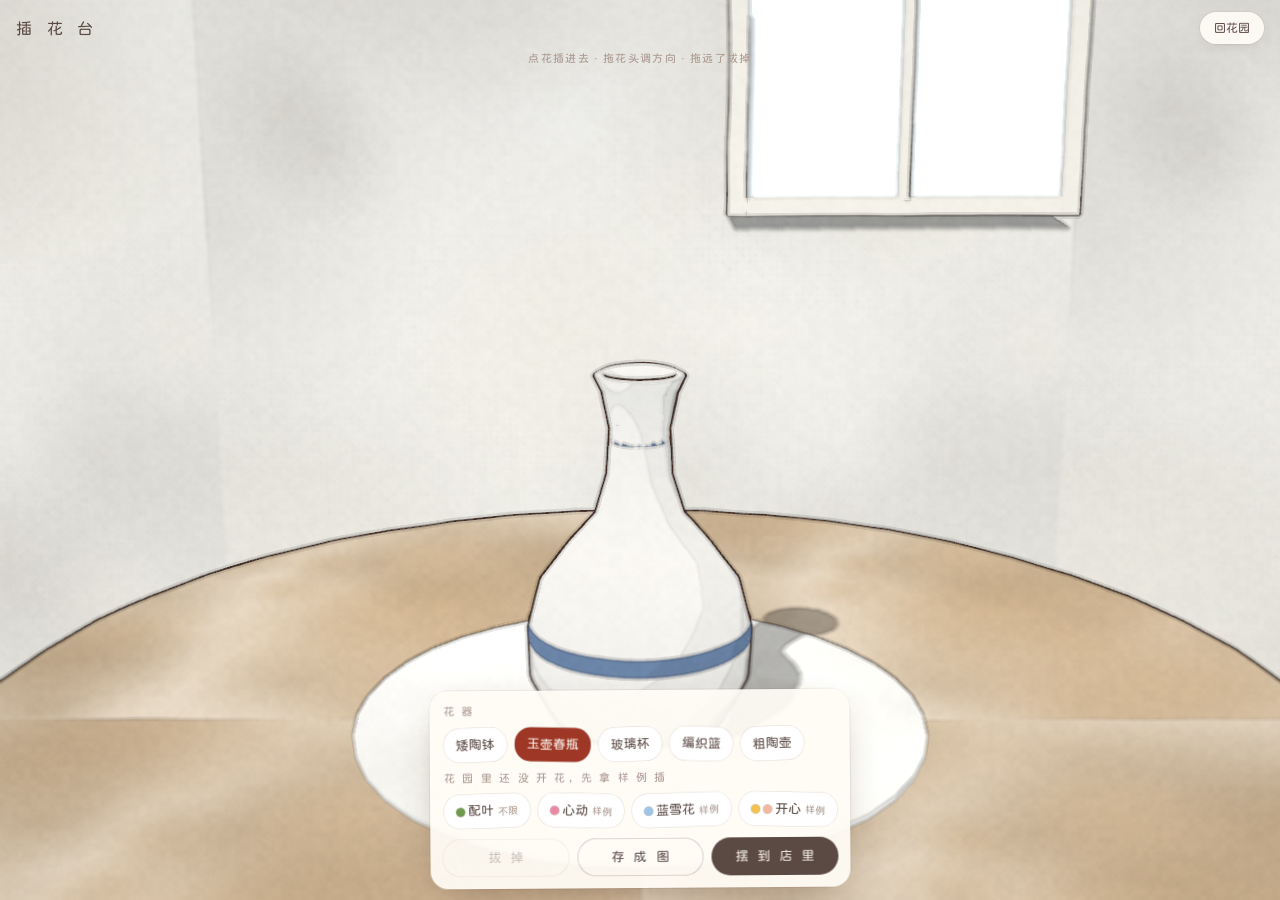
==== ikebana.html @ 2a11200f "日记花园：独立静态版，可部署到 GitHub Pages Co-Authored-By: Claude Opus 5.5 <noreply@anthropic.com>" ====
<!doctype html>
<html lang="zh"><head><meta charset="utf-8"><link rel="icon" href="data:,">
<meta name="viewport" content="width=device-width,initial-scale=1,maximum-scale=1,viewport-fit=cover">
<meta name="theme-color" content="#f6efe3">
<title>插花台</title>
<link rel="stylesheet" href="./fonts/maoken/result.css">
<script type="importmap">{"imports":{"three":"./vendor/three@0.170.0/build/three.module.min.js","three/addons/":"./vendor/three@0.170.0/examples/jsm/"}}</script>
<style>
/* 插花台：从花园剪花去插，换花器；画法跟花园同一套 */
:root{--paper:#f6efe3;--ink:#5b4a44;--soft:#a8968c;--brick:#9f3726;--card:rgba(255,252,246,.92)}
*{box-sizing:border-box;margin:0;-webkit-tap-highlight-color:transparent}
body,html{height:100%;background:#fbfaf6;overflow:hidden}
body{color:var(--ink);font:13px/1.7 "MaoKenTangYuan (beta)",-apple-system,"PingFang SC",sans-serif;-webkit-user-select:none;user-select:none}
button{font:inherit;color:inherit;border:0;background:0 0;cursor:pointer}
#cv{position:fixed;inset:0;width:100%;height:100%;display:block;touch-action:none}
.top{position:fixed;left:0;right:0;top:0;z-index:5;display:flex;align-items:center;gap:8px;padding:calc(env(safe-area-inset-top) + 12px) 16px 8px;pointer-events:none}
.top h1{font-size:16px;font-weight:400;letter-spacing:.3em;flex:1}
.top a{pointer-events:auto;padding:6px 14px;border-radius:20px;background:var(--card);font-size:12px;color:var(--ink);text-decoration:none;box-shadow:0 4px 14px -8px rgba(80,50,40,.35),0 0 0 .5px rgba(90,60,50,.12)}
.hint{position:fixed;left:0;right:0;top:calc(env(safe-area-inset-top) + 50px);text-align:center;font-size:11px;letter-spacing:.12em;color:var(--soft);z-index:4;pointer-events:none}
.panel{position:fixed;left:50%;bottom:calc(env(safe-area-inset-bottom) + 12px);transform:translateX(-50%) rotate(-.4deg);z-index:6;width:calc(100% - 24px);max-width:420px;background:var(--card);border-radius:18px;padding:10px 12px 12px;box-shadow:0 14px 40px -16px rgba(80,50,40,.45),0 0 0 .5px rgba(90,60,50,.15)}
.panel h3{font-size:11px;font-weight:400;letter-spacing:.2em;color:var(--soft);margin:2px 2px 4px}
.chips{display:flex;gap:8px;overflow-x:auto;padding:2px 2px 6px;scrollbar-width:none}
.chips::-webkit-scrollbar{display:none}
.chips button{flex:0 0 auto;padding:6px 12px;border-radius:16px;background:#fff;font-size:13px;box-shadow:0 0 0 .5px rgba(90,60,50,.18);white-space:nowrap}
.chips button:nth-child(odd){transform:rotate(-1.5deg)}
.chips button:nth-child(2n){transform:rotate(1.5deg)}
.chips button.on{background:var(--brick);color:#fbf7ef}
.chips button.used{opacity:.35}
.chips button i{display:inline-block;width:9px;height:9px;border-radius:50%;margin-right:3px;vertical-align:-1px;box-shadow:0 0 0 .5px rgba(90,60,50,.25)}
.chips button small{font-size:10px;color:var(--soft);margin-left:4px}
.chips button.on small{color:#f3e2d8}
.row{display:flex;gap:8px;margin-top:4px}
.go{flex:1;padding:8px 0;border-radius:20px;background:var(--ink);color:var(--paper);font-size:13px;letter-spacing:.2em;text-indent:.2em;transition:opacity .2s}
.go.ghost{background:none;color:var(--ink);box-shadow:inset 0 0 0 .5px rgba(90,60,50,.4)}
.go:disabled{opacity:.3}
.toast{position:fixed;left:50%;top:42%;transform:translate(-50%,-50%);z-index:9;background:var(--ink);color:var(--paper);padding:8px 18px;border-radius:16px;font-size:13px;letter-spacing:.1em;opacity:0;transition:opacity .3s;pointer-events:none}
.toast.on{opacity:.92}
</style></head><body>
<canvas id="cv"></canvas>
<div class="top"><h1>插 花 台</h1><a href="./?home">回花园</a></div>
<p class="hint" id="hint">点花插进去 · 拖花头调方向 · 拖远了拔掉</p>
<div class="panel">
  <h3>花 器</h3><div class="chips" id="vases"></div>
  <h3 id="flTitle">从 花 园 剪 的（最 多 七 枝）</h3><div class="chips" id="flowers"></div>
  <div class="row"><button class="go ghost" id="pull" disabled>拔 掉</button><button class="go ghost" id="png">存 成 图</button><button class="go" id="save">摆 到 店 里</button></div>
</div>
<div class="toast" id="toast"></div>
<script type="module" src="./ikebana.js"></script>
</body></html>
---- fonts/maoken/result.css ----
/* Generated By cn-font-split@7.6.6 https://www.npmjs.com/package/cn-font-split
CreateTime: 2025-08-17T03:35:36.128659830+00:00;
Macintosh en CopyrightNotice [Kosugi Maru]
Copyright© 2010 MOTOYA CO.,LTD.

[Varela Round]
Copyright© 2011-2016 The Varela Round Project Authors (https://github.com/alefalefalef/Varela-Round-Hebrew/), with Reserved Font Names 'Varela' and 'Varela Round'.

[jf open huninn]
Copyright© 2020 The jf open huninn font is redistributed by justfont CO.,LTD, with Reserved Font Names 'open huninn' and 'huninn' under SIL Open Font License. The Hanzi part of this project was derived from Kosugi Maru under Apache-2.0 (https://www.apache.org/licenses/LICENSE-2.0).

[MaoKen TangYuan]
Copyright© 2020 Maoken, NFSL2001. The MaoKen TangYuan font is redistributed by maoken.com, with Reserved Font Names 'TangYuan' and 'Tang Yuan' under SIL Open Font License.
Macintosh en FontFamilyName MaoKenTangYuan (beta)
Macintosh en FontSubfamilyName Regular
Macintosh en UniqueFontID 0.12beta;MAOK;MaoKenTangYuan-beta0.12;20210702
Macintosh en FullFontName MaoKenTangYuan-beta
Macintosh en VersionString Version 0.13beta;20210702 
Macintosh en PostScriptFontName MaoKenTangYuan-beta
Macintosh en ManufacturerName Maoken&NFSL2001
Macintosh en DesignerURL http://www.maoken.com
Macintosh en LicenseDescription This Font Software is licensed under the SIL Open Font License,Version 1.1.This Font Software is distributed on an "AS IS",WITHOUT WARRANTIES OR CONDITIONS OF ANY KIND,either express or implied.See the SIL Open Font License for the specific languages,permissions and limitations governing your use of this Font Software.
Macintosh en LicenseURL http://scripts.sil.org/OFL
Windows en CopyrightNotice [Kosugi Maru]
Copyright© 2010 MOTOYA CO.,LTD.

[Varela Round]
Copyright© 2011-2016 The Varela Round Project Authors (https://github.com/alefalefalef/Varela-Round-Hebrew/), with Reserved Font Names 'Varela' and 'Varela Round'.

[jf open huninn]
Copyright© 2020 The jf open huninn font is redistributed by justfont CO.,LTD, with Reserved Font Names 'open huninn' and 'huninn' under SIL Open Font License. The Hanzi part of this project was derived from Kosugi Maru under Apache-2.0 (https://www.apache.org/licenses/LICENSE-2.0).

[MaoKen TangYuan]
Copyright© 2020 Maoken, NFSL2001. The MaoKen TangYuan font is redistributed by maoken.com, with Reserved Font Names 'TangYuan' and 'Tang Yuan' under SIL Open Font License.
Windows en FontFamilyName MaoKenTangYuan (beta)
Windows en FontSubfamilyName Regular
Windows en UniqueFontID 0.12beta;MAOK;MaoKenTangYuan-beta0.12;20210702
Windows en FullFontName MaoKenTangYuan-beta
Windows en VersionString Version 0.13beta;20210702 
Windows en PostScriptFontName MaoKenTangYuan-beta
Windows en ManufacturerName Maoken&NFSL2001
Windows en DesignerURL http://www.maoken.com
Windows en LicenseDescription This Font Software is licensed under the SIL Open Font License,Version 1.1.This Font Software is distributed on an "AS IS",WITHOUT WARRANTIES OR CONDITIONS OF ANY KIND,either express or implied.See the SIL Open Font License for the specific languages,permissions and limitations governing your use of this Font Software.
Windows en LicenseURL http://scripts.sil.org/OFL
Windows zh FontFamilyName 猫啃网糖圆体 (测试版)
Windows zh FontSubfamilyName Regular
Windows zh FullFontName 猫啃网糖圆体-测试版
Windows zh VersionString 版本 0.12测试版；20210702
Windows zh ManufacturerName 猫啃网&夜煞之乐2001
Windows zh DesignerURL http://www.maoken.com
Windows zh LicenseDescription This Font Software is licensed under the SIL Open Font License,Version 1.1.This Font Software is distributed on an "AS IS",WITHOUT WARRANTIES OR CONDITIONS OF ANY KIND,either express or implied.See the SIL Open Font License for the specific languages,permissions and limitations governing your use of this Font Software.
Windows zh LicenseURL http://scripts.sil.org/OFL
 */

@font-face{font-family:"MaoKenTangYuan (beta)";src:local("MaoKenTangYuan (beta)"),url("./70c6cc174fb1d9281d06ab11a288c249.woff2")format("woff2");font-style:normal;font-display:swap;font-weight:400;unicode-range:U+3117-3129,U+5570,U+77AD,U+FE10-FE19,U+FE30-FE40,U+FE47-FE48,U+FE4B-FE4C,U+FE52,U+1F431,U+1F63A,U+1F63C;}@font-face{font-family:"MaoKenTangYuan (beta)";src:local("MaoKenTangYuan (beta)"),url("./d8e08ba13333025b78d5ff77c2c5dde1.woff2")format("woff2");font-style:normal;font-display:swap;font-weight:400;unicode-range:U+252E-254B,U+25A0-25A1,U+25B2-25B3,U+25C6-25C7,U+25CB,U+25CE,U+2605-2606,U+2640,U+2642,U+3000,U+3003,U+3005,U+3007,U+3013,U+3105-3116;}@font-face{font-family:"MaoKenTangYuan (beta)";src:local("MaoKenTangYuan (beta)"),url("./c2797cf47881d0f23c8748ed7091acd8.woff2")format("woff2");font-style:normal;font-display:swap;font-weight:400;unicode-range:U+22A5,U+2312,U+2460-2469,U+2501-252D;}@font-face{font-family:"MaoKenTangYuan (beta)";src:local("MaoKenTangYuan (beta)"),url("./bdf981547435374e2af60ff0a7601d50.woff2")format("woff2");font-style:normal;font-display:swap;font-weight:400;unicode-range:U+2010,U+2015,U+2025,U+2030,U+2032-2033,U+203B,U+2103,U+2116,U+2160-2169,U+2190-2193,U+2208,U+220F,U+2211,U+221A,U+221D-221E,U+2220,U+2225,U+2227-222B,U+222E,U+2234-2235,U+223D,U+2248,U+2260-2261,U+2264-2265;}@font-face{font-family:"MaoKenTangYuan (beta)";src:local("MaoKenTangYuan (beta)"),url("./2edfe6880aa68d83a035bd8fe3270a81.woff2")format("woff2");font-style:normal;font-display:swap;font-weight:400;unicode-range:U+FF4F-FF5A,U+FFE0-FFE1,U+FFE3,U+FFE5;}@font-face{font-family:"MaoKenTangYuan (beta)";src:local("MaoKenTangYuan (beta)"),url("./ca72f8c6572dbedd5a8bac2612babf15.woff2")format("woff2");font-style:normal;font-display:swap;font-weight:400;unicode-range:U+FF02-FF07,U+FF0A-FF0B,U+FF10-FF19,U+FF1C-FF1E,U+FF20-FF3A,U+FF3C,U+FF3E,U+FF40-FF4E;}@font-face{font-family:"MaoKenTangYuan (beta)";src:local("MaoKenTangYuan (beta)"),url("./3c6e71e9d8b3dd51a6c139ea4d2ff38b.woff2")format("woff2");font-style:normal;font-display:swap;font-weight:400;unicode-range:U+30F5-30F6;}@font-face{font-family:"MaoKenTangYuan (beta)";src:local("MaoKenTangYuan (beta)"),url("./68a5662bc500a939fb1eec5ae2c4da32.woff2")format("woff2");font-style:normal;font-display:swap;font-weight:400;unicode-range:U+30B4-30F4;}@font-face{font-family:"MaoKenTangYuan (beta)";src:local("MaoKenTangYuan (beta)"),url("./8a5c8d9fcf2928ffb0387f5346fd7c99.woff2")format("woff2");font-style:normal;font-display:swap;font-weight:400;unicode-range:U+306E-3093,U+30A1-30B3;}@font-face{font-family:"MaoKenTangYuan (beta)";src:local("MaoKenTangYuan (beta)"),url("./fe9c922d810ab47af01f65300dbe531f.woff2")format("woff2");font-style:normal;font-display:swap;font-weight:400;unicode-range:U+3041-306D;}@font-face{font-family:"MaoKenTangYuan (beta)";src:local("MaoKenTangYuan (beta)"),url("./f0f0639d7ecfc705261e1ca0e2704333.woff2")format("woff2");font-style:normal;font-display:swap;font-weight:400;unicode-range:U+4E2C,U+4E3F,U+4EC2,U+502E,U+5107,U+5155,U+5216,U+522D,U+5281,U+5293,U+5369,U+53B6,U+54DC,U+54F3,U+5523,U+553C,U+5588,U+55B5,U+570A,U+5776,U+5786,U+5819,U+58BC,U+5ADC,U+5B32,U+5B65,U+5C66,U+5C88,U+5C8D,U+5E3B,U+5F2A,U+5F50,U+5F61,U+5FEE,U+6067,U+614A,U+615D,U+61D4,U+620B,U+62F6,U+6343,U+63AD,U+63BE,U+6420,U+6434,U+6484,U+6499,U+652E,U+67D9,U+67DD,U+6833,U+684A,U+6920,U+6957,U+6A8E,U+6A91,U+6AA0,U+6B43,U+6BEA,U+6BF5,U+6C15,U+6CD0,U+6D5E,U+6EE0,U+6F24,U+6F2D,U+6F46,U+717A,U+71E0,U+721D,U+728B,U+72C1,U+72C3,U+72E8,U+730A,U+7338,U+734D,U+73E7,U+746D,U+752F,U+754E,U+75B0,U+7603,U+770D,U+7722,U+778D,U+77A2,U+77E7,U+7809,U+7811,U+7857,U+786D,U+78C9,U+78F2,U+791E,U+7946,U+7967,U+799A,U+7B45,U+7B58,U+7B9D,U+7BA2,U+7CD7,U+7F32,U+8014,U+8022,U+8028-8029,U+804D,U+8080,U+80C2,U+80D9,U+80E9,U+80EC,U+810E,U+8159,U+817D,U+81A3,U+81AA,U+8201,U+82B0,U+82E0,U+833C,U+836E,U+83B0,U+83E5,U+8459,U+8488,U+848E,U+84CD,U+84D0,U+84F0,U+8539,U+857A,U+85B7,U+871E,U+8723,U+8729,U+8753,U+877E,U+878B,U+8793,U+87D3,U+8803,U+88D2,U+8966,U+89DC,U+89EB,U+8B26,U+8BF6,U+8C2E,U+8C8A,U+8C98,U+8D33,U+8D47,U+8D55,U+8DBC,U+8E2C,U+8E9C,U+8E9E,U+8ECE,U+8F79,U+8FEE,U+9139,U+914F,U+9174,U+9191,U+91B5,U+928E,U+9494,U+94B6,U+94F4,U+94F9,U+950A,U+950E,U+951E,U+952B,U+953C,U+9564,U+95F6,U+9603,U+960C,U+9622,U+9674,U+9794,U+97AB,U+98A5,U+9A98,U+9A9F,U+9AB1,U+9B0F,U+9B48,U+9C92,U+9CA6,U+9CB0,U+9CBA,U+9CCB,U+9CD8,U+9E32,U+9E5B,U+9E88,U+9EB4,U+9F3D,U+9F44,U+9F86;}@font-face{font-family:"MaoKenTangYuan (beta)";src:local("MaoKenTangYuan (beta)"),url("./aa9d21faec654a95440f7bae86a79a67.woff2")format("woff2");font-style:normal;font-display:swap;font-weight:400;unicode-range:U+4E0C,U+4E28,U+4E36,U+4EA0,U+4F91,U+4F94,U+4FC5,U+50BA,U+50ED,U+5181-5182,U+51F5,U+525E,U+5282,U+5290,U+52F9,U+537A,U+53A3,U+5423,U+54B4,U+54D5,U+54D9,U+54FF,U+552A,U+55C9,U+5686,U+57A4,U+57F4,U+580B,U+5820,U+5865,U+5902,U+5925,U+5A08,U+5AB5,U+5BE4,U+5C1C,U+5C22,U+5C6E,U+5D3E,U+5DDB,U+5E80,U+5EE8,U+5FED,U+605D,U+609B,U+609D,U+619D,U+6224-6225,U+6243,U+6322,U+63CE,U+63F2,U+640B-640C,U+6445,U+6496,U+64D0,U+64D7,U+6509,U+6534,U+6549,U+656B,U+6603,U+674C,U+67A8,U+680A,U+6844,U+6864,U+6971,U+6A65,U+6C2A,U+6C5C,U+6D0E,U+6D48,U+6E2B,U+6EB2,U+6EB7,U+706C,U+70B1,U+70C0,U+72F3,U+7303,U+7321,U+7339,U+736C,U+736F,U+74A9,U+750D,U+7513,U+7592,U+75C4,U+762D,U+7643,U+7707,U+7735,U+77B5,U+7839,U+784E,U+7924,U+793B,U+7953,U+798A,U+7A06,U+7A78,U+7A80,U+7AAD,U+7BA8,U+7BDA,U+7BE5,U+7CC8,U+7EC1,U+7F0B,U+7F0F,U+7F12,U+7F33,U+7F68,U+8025,U+8035,U+809C,U+80AD,U+80B7,U+80F2,U+8204,U+8221,U+8223,U+822D,U+823B,U+824B,U+825A,U+8274,U+827D,U+827F,U+82C8,U+8307,U+8347,U+837D,U+839B,U+83F9,U+8487,U+84B9,U+8579,U+85A8,U+867C,U+86B0,U+86D1,U+86D8,U+86F2,U+8764,U+8770,U+8788,U+8797,U+87B5,U+881B,U+8844,U+88FC,U+8930,U+89CC,U+89D6,U+8BA0,U+8BD4,U+8C02,U+8C2B,U+8C85,U+8E23,U+8E40,U+8E94,U+8F77,U+8F81-8F82,U+8FD5,U+9058,U+90B6,U+914E,U+91A2,U+943E,U+94B7-94B8,U+94DE,U+94EB,U+950D,U+9514,U+9516,U+9518,U+9529,U+9538,U+953E-953F,U+9544,U+954E,U+955F,U+9561,U+9569,U+95FC,U+960D,U+963D,U+9667,U+96B3,U+9792,U+98A1,U+9969,U+9A80,U+9A92,U+9A96,U+9AD1,U+9B2F,U+9C95,U+9CBC,U+9CC6,U+9CD0,U+9E38,U+9E3A,U+9E71,U+9E7E,U+9EE5,U+9EEA,U+9EF9,U+9EFB-9EFC,U+9FA0;}@font-face{font-family:"MaoKenTangYuan (beta)";src:local("MaoKenTangYuan (beta)"),url("./76d12b50eae9d4dabd134e8fece15d38.woff2")format("woff2");font-style:normal;font-display:swap;font-weight:400;unicode-range:U+4EF3,U+4F74,U+507E,U+50D6,U+50EC,U+51B1,U+52D6,U+5326,U+5459,U+54A9,U+54DA,U+55BE,U+55CD,U+564D,U+572F,U+574C,U+576B,U+57D8,U+57FD,U+5844,U+59D2,U+5AE0,U+5B16,U+5B37,U+5B80,U+5B84,U+5CB5,U+5CBD,U+5D1E,U+5E31,U+5E5E,U+5EFE,U+5F11,U+5F56,U+5F82,U+5F8C,U+5FC4,U+5FC9,U+5FE4,U+600A,U+602B,U+60DD,U+6106,U+610D,U+63DE,U+63F8,U+641B,U+643F,U+64E4,U+6634,U+676A,U+67B5,U+681D,U+6883,U+69B1,U+69D4,U+6B37,U+6B9B,U+6C46,U+6D7C,U+6F36,U+6F72,U+6F89,U+6F8C,U+7035,U+7039,U+7113,U+7173,U+71D4,U+7228,U+727F,U+728F,U+72EF,U+72F4,U+7331,U+74DE,U+74E0,U+75C3,U+75E6,U+7605,U+760A,U+761B,U+7625,U+763C,U+764D,U+76CD,U+7704,U+7743,U+7747,U+7780,U+7847,U+786A,U+78A5,U+78B9,U+7962,U+7A02-7A03,U+7AAC,U+7AB3,U+7B0A,U+7B4C,U+7B7B,U+7BFC,U+7C0F,U+7C16,U+7C40,U+7CA2,U+7CC7,U+7CF8,U+7D77,U+7E3B,U+7EA1,U+7EA9,U+7EF2,U+7F02,U+7F07,U+7F0C,U+7F23,U+7F2F,U+7F9D,U+8020,U+80E8,U+811E,U+812C,U+8136,U+8182,U+822F,U+8233,U+8268,U+8284,U+8288,U+828F,U+8291,U+8311,U+831B,U+835B,U+836D,U+83A9,U+83DD,U+8406,U+840F,U+845C,U+84B4,U+84E3,U+850C,U+863C,U+864D,U+867F,U+86BA,U+86C4,U+86DE,U+86F1,U+873E,U+87AC-87AD,U+87BD,U+87DB,U+880A,U+883C,U+887F,U+88BC,U+88F0,U+895E,U+89CF,U+8A48,U+8BDC,U+8C33,U+8C94,U+8DB1,U+8DCF,U+8DD6,U+8DE3,U+8E6F,U+8E90,U+8F7A,U+902D,U+90DB,U+9164,U+91AD,U+91AF,U+936A,U+948B,U+94D8,U+9513,U+956C,U+963C,U+9654,U+966C,U+9688,U+97B2,U+996B,U+9987,U+9998,U+9A75,U+9A7A,U+9ABA,U+9ADF,U+9B08,U+9B43,U+9C8E,U+9C94,U+9C9A,U+9CB4,U+9CBD,U+9CD4,U+9E2B,U+9E31,U+9E36,U+9E4B,U+9E4E,U+9E55,U+9E63,U+9E68-9E69,U+9EBD,U+9EC9,U+9F0D,U+9F37,U+9F51;}@font-face{font-family:"MaoKenTangYuan (beta)";src:local("MaoKenTangYuan (beta)"),url("./fd8845afc723a35b995b445c8153cbeb.woff2")format("woff2");font-style:normal;font-display:swap;font-weight:400;unicode-range:U+4F1B,U+4F67,U+4F7E,U+4FDC,U+50E6,U+5196,U+51AB,U+5202,U+5233,U+523F,U+52A2,U+536E,U+5476,U+54CF,U+5537,U+561E,U+56DD,U+56DF,U+5709,U+572C,U+57CF,U+57F8,U+580D,U+5881,U+589A,U+5941,U+59B2,U+5B5B,U+5C25,U+5D24,U+5D6B,U+5D74,U+5E42,U+5E8B,U+5EB3,U+5ED2,U+5F58,U+5F73,U+5FAD,U+6003,U+603C,U+6083,U+6100,U+6126,U+6206,U+62CA,U+638E,U+63B4,U+6426,U+646D,U+6535,U+65C4,U+66DB,U+6715,U+6769,U+6798,U+67C3,U+6861,U+698D,U+69CA,U+69E0,U+69ED,U+69F2,U+69FF,U+6A18,U+6B39,U+6BB3,U+6C0D,U+6CB2,U+6CD6,U+6CF7,U+6CFA,U+6D33,U+6E16,U+6E53-6E54,U+6EBB,U+6ED7,U+6FB6,U+709D,U+7178,U+72AD,U+72B4,U+72F7,U+72FB,U+7313,U+739F,U+7481,U+74BA,U+7540,U+754B,U+755B,U+758B,U+75AC,U+75D6,U+7617,U+7635,U+7640,U+76A4,U+76B2,U+775A,U+77BD,U+781F,U+79B3,U+7B2B,U+7B31,U+7B3E,U+7B6E,U+7B9C,U+7C0B,U+7C9E,U+7CC1,U+7CE8,U+7EA5,U+7F21,U+7F27,U+7F74,U+7FB0,U+7FBC,U+8016,U+8031,U+8071,U+80EA,U+8114,U+8160,U+81A6,U+81C1,U+825F,U+829F,U+82A4,U+82FB,U+8308,U+831A,U+8333,U+836C,U+83B6,U+83F8,U+8411,U+841C,U+8489,U+848C,U+855E,U+85A4,U+8627,U+8629,U+866E,U+86B5,U+872E,U+8731,U+877B,U+877D,U+87EA,U+8813,U+8864,U+88CE,U+88E5,U+890A,U+892B,U+897B,U+89CB,U+89EF,U+89F3,U+8BFC,U+8C18,U+8C35,U+8D46,U+8DBA,U+8E3A,U+8F75,U+8F7E,U+8FB6,U+8FD3,U+90BE,U+9161,U+9179,U+917E,U+91A3,U+94AC,U+94D7,U+94E5,U+952C,U+953A,U+9545,U+9565,U+9568,U+956A,U+961D,U+96E0,U+972A,U+9730,U+97B4,U+989F,U+98E7,U+990D,U+9967,U+9993,U+9AA3,U+9AC0,U+9AE1,U+9AEB,U+9AED,U+9AF9,U+9C86,U+9C8B,U+9CA0-9CA1,U+9CA3,U+9CE2,U+9E48,U+9E6A,U+9E87,U+9EE2,U+9EE9,U+9F17,U+9F19,U+9F2C,U+9F80;}@font-face{font-family:"MaoKenTangYuan (beta)";src:local("MaoKenTangYuan (beta)"),url("./937cc34e76305f60d4e7ad84aa4752f6.woff2")format("woff2");font-style:normal;font-display:swap;font-weight:400;unicode-range:U+4E69,U+50A7,U+5240,U+5261,U+52AC,U+531A,U+5363,U+5416,U+5432,U+5452,U+5456,U+5472,U+5478,U+54AD,U+553F,U+5575,U+5581,U+55CC,U+55FE,U+5601,U+572E,U+57D2,U+57EF,U+581E,U+5924,U+5981,U+5997,U+59A3,U+5AAA,U+5AB8,U+5B34,U+5D5B,U+5D5D,U+5DEF,U+5E11,U+5E91,U+5ED1,U+5EF4,U+5F40,U+600D,U+6019,U+601B,U+605A,U+6092,U+60AB,U+6217,U+623D,U+6369,U+65D2,U+6661,U+670A,U+6753,U+67A7,U+6855,U+68F9,U+6939,U+696E,U+6980,U+6A7C,U+6AAB,U+6B82,U+6BF3,U+6BF9,U+6C05,U+6C19-6C1A,U+6CA9,U+6CF6,U+6D07,U+6D1A,U+6DAB,U+6F74,U+7085,U+7198,U+71B5,U+7256,U+725D,U+727E,U+72FA,U+7322,U+738E,U+73E5,U+7477,U+750F,U+755A,U+7594,U+75B3,U+760C,U+7615,U+7630,U+763F,U+7726,U+77EC,U+7817,U+78A1,U+78D4,U+78D9,U+7905,U+7B2A,U+7B2E,U+7B62,U+7B85,U+7BCC,U+7BEA,U+7C26,U+7C74,U+7C9C-7C9D,U+7E47,U+7E9B,U+7E9F,U+7EE0,U+7EE8,U+7EF1,U+7F01,U+7F11,U+7F17,U+7F36,U+7F7E,U+7FEE,U+802A,U+80AB,U+80CD,U+80D7,U+8112,U+8169,U+8234,U+8279,U+8298,U+82CA,U+82D8,U+82E1,U+83C0,U+83D4,U+83DF,U+8401,U+8451,U+845A,U+8476,U+8478,U+84BA,U+84BD,U+84E0,U+851F,U+8548,U+8556,U+8585,U+868D,U+86E9,U+86F4,U+86F8,U+8765,U+8785,U+87AB,U+87EE,U+8816,U+8832,U+8872,U+88B7,U+88E2-88E3,U+89DA,U+8BCE,U+8BD3,U+8BD6,U+8BF9,U+8C16,U+8C73,U+8D40,U+8D4D,U+8D5C,U+8DDE,U+8F6D,U+8F94,U+8FE8,U+9011,U+915E,U+9185,U+918C,U+94AB,U+94D1,U+94F3,U+9515,U+951D,U+952A,U+9558,U+9567,U+96CE,U+96E9,U+9785,U+9878,U+987C,U+9883,U+98D1,U+9954,U+9963,U+9A93,U+9AC1,U+9ACC,U+9B1F,U+9B49,U+9B4D,U+9B51,U+9CA7,U+9CAE,U+9CCE,U+9CD3,U+9E37,U+9E39,U+9E41,U+9E46,U+9F22,U+9F2F,U+9F39,U+9F85;}@font-face{font-family:"MaoKenTangYuan (beta)";src:local("MaoKenTangYuan (beta)"),url("./c5fc8f75e79330bb6b6716f151e8ef47.woff2")format("woff2");font-style:normal;font-display:swap;font-weight:400;unicode-range:U+4E47,U+4E5C,U+4E8D,U+4EDF,U+4F65,U+4F89,U+50EE,U+520E,U+5454,U+54BB,U+54C2,U+54D3,U+54DE,U+5591,U+55E5,U+560C,U+566B,U+5769,U+578C,U+5793,U+57E4,U+5889,U+593C,U+59AB,U+5AD4,U+5AD8,U+5AF1,U+5B53,U+5BA5,U+5C59,U+5C63,U+5E0F,U+5E14,U+5EDB,U+5FBC,U+6004,U+6029,U+6041,U+60AD,U+610E,U+61B7,U+624C,U+634C,U+647A,U+64BA,U+65C6,U+65F0,U+6600,U+66F7,U+67E2,U+67F0,U+680C,U+686B,U+6874,U+691F,U+6989,U+6A17,U+6B81,U+6B84,U+6C06-6C07,U+6C3D,U+6D27,U+6D2B,U+6D91,U+6E6B,U+6E8F,U+6FDE,U+70BB,U+71B3,U+723B,U+726E,U+72B0,U+72CE,U+72F2,U+7301,U+731E,U+7360,U+737E,U+748E,U+74FF,U+7633,U+7654,U+771A,U+7765,U+7768,U+781C,U+7829,U+7913,U+7957,U+79D5,U+79EB,U+7A70,U+7A86,U+7B25,U+7B38,U+7B47,U+7B72,U+7BA6-7BA7,U+7DAE,U+7EE1,U+7EFE,U+7F26,U+7F31,U+7F35,U+801C,U+8043,U+809F,U+8118,U+8188,U+81CC,U+823E,U+8244,U+824F,U+82A1,U+82B4,U+82C1,U+82E4,U+82F4,U+8306,U+833A,U+835C,U+839C,U+83B3,U+83BC,U+846D,U+867A,U+868B,U+870A,U+8734,U+87CA,U+886E,U+887E,U+88A2,U+88C9,U+8921,U+8BB5,U+8BF3,U+8C04,U+8C17,U+8C1D,U+8C25,U+8C2F,U+8C36,U+8C55,U+8C78,U+8D3D,U+8D59,U+8D67,U+8D91,U+8DBF,U+8DEB-8DEC,U+8DFD,U+8E14,U+8E41,U+8F8E,U+900B,U+9044,U+9062,U+90CF,U+9123,U+9146,U+9162,U+9172,U+918D,U+9190,U+92C8,U+93CA,U+948C,U+94AA,U+94B2,U+94C8,U+94CA,U+94D5,U+94DF,U+94E9-94EA,U+94F7,U+94FC-94FD,U+951B,U+9546,U+954F,U+9554,U+9559,U+9566,U+9571-9572,U+95F1,U+960F,U+97AF,U+988F,U+98D5,U+992E,U+9955,U+9A7D,U+9AB0,U+9AC2,U+9B23,U+9B32,U+9C90,U+9C9E,U+9CA5,U+9CA9,U+9CAD,U+9CB1,U+9CC3,U+9E47,U+9EE7,U+9EFE,U+9F87;}@font-face{font-family:"MaoKenTangYuan (beta)";src:local("MaoKenTangYuan (beta)"),url("./ee0db24621633da241964a867932e8e6.woff2")format("woff2");font-style:normal;font-display:swap;font-weight:400;unicode-range:U+4F25,U+4F32,U+4F5E,U+4F76,U+4FAA,U+4FE6,U+5028,U+5048,U+5250,U+535F,U+538D,U+53C1,U+5412,U+5443,U+54D4,U+54DD,U+5533,U+5541,U+5550,U+5577,U+55DD,U+55F3,U+560F,U+562C,U+5657-5658,U+5664,U+56AF,U+575C,U+577C,U+57B2,U+57DA,U+5800,U+5A62,U+5AEB,U+5C3B,U+5CA3,U+5D26,U+5D9D,U+5F01,U+5F2D,U+5FB5,U+5FDD,U+5FF8,U+6079,U+60B1,U+6222,U+629F,U+6332,U+63BC,U+63E0,U+6485,U+65AB,U+65C3,U+668C,U+669D,U+66BE,U+66E9,U+67D2,U+67FD,U+6800,U+68FC,U+690B,U+6924,U+6978,U+69A7,U+69C1,U+6A3E,U+6A50,U+6A5B,U+6A97,U+6B24,U+6B8D,U+6BAA,U+6C10,U+6C54,U+6CEB,U+6CEE,U+6D04,U+6D4D,U+6DE0,U+6EB1,U+6EBD,U+7110,U+71F9,U+7230,U+728D,U+7292,U+72B8,U+72D2,U+73A2,U+7511,U+75A0,U+75A5,U+75C8,U+75E7,U+7619,U+779F,U+7826,U+782C,U+7877,U+7A39,U+7AA8,U+7AE6,U+7B04,U+7B0F,U+7BAA,U+7BAC,U+7C1F,U+7CCD,U+7ECB,U+7ED4,U+7ED7,U+7EFB,U+7F0D,U+7F5F,U+7FAF,U+7FD5,U+7FE5,U+8027,U+80BC,U+80DD,U+80FC,U+8132,U+815A,U+8167,U+816D,U+81CA,U+8228,U+82A9,U+82AB,U+82CC,U+8351,U+8368,U+83B8,U+83D8,U+83EA,U+83F0,U+8497,U+84C1,U+8538,U+858F,U+85FF,U+867B,U+86A8-86A9,U+8722,U+876E,U+877C,U+87E5,U+8888,U+88DF,U+8919,U+8BCC,U+8BDF,U+8BE8,U+8BEE,U+8C20,U+8D36,U+8DF8,U+8E05,U+8E2F,U+8F8B,U+8F9A,U+9021,U+908B,U+90B4,U+90BA,U+90C4,U+90D0,U+90EB,U+90FE,U+91AA,U+933E,U+9486-9487,U+948D,U+9490,U+94AD,U+94BD,U+94D6,U+94D9,U+9507,U+954A,U+955E,U+956B,U+95E9,U+9604,U+960B,U+9612,U+9615,U+9617,U+96B9,U+9708,U+989A-989B,U+989E,U+98A7,U+9A78,U+9AA0,U+9AA2,U+9B3B,U+9C82,U+9C9B,U+9CCA,U+9CD9,U+9E28,U+9E5A,U+9E5E,U+9E6C,U+9F0B;}@font-face{font-family:"MaoKenTangYuan (beta)";src:local("MaoKenTangYuan (beta)"),url("./de56d20328f54ee74b44b45517fe8832.woff2")format("woff2");font-style:normal;font-display:swap;font-weight:400;unicode-range:U+4E93,U+4EC4,U+4EF5,U+4F27,U+4F7B,U+4FE3,U+5080,U+5121,U+51EB,U+5208,U+52F0,U+53F5,U+5453,U+5466,U+54A6,U+54BF,U+54D0,U+5549,U+5556,U+556D,U+558F,U+55F2,U+55F5,U+5627,U+567B,U+56D4,U+571C,U+5739,U+57B4,U+5807,U+58C5,U+59A4,U+59AF,U+59D8,U+5A09,U+5A0C,U+5A4A,U+5A67,U+5AD2,U+5B6C,U+5C50,U+5CA2,U+5CAC,U+5D03,U+5D6C,U+5DB7,U+5EA0,U+5EBE,U+5FEA,U+6042,U+6120,U+6175,U+6221,U+623E,U+6339,U+638A,U+643D,U+64B8,U+64E2,U+659B,U+6677,U+679E,U+67B3,U+67C1,U+6832,U+6877,U+68F0,U+6934,U+6966,U+6987,U+6998,U+69CE,U+6A3D,U+6A84,U+6AA9,U+6B87,U+6BD6,U+6C16,U+6C18,U+6CD4,U+6DA0,U+6E0C,U+6E86,U+6ECF,U+6F4B,U+7080,U+70B7,U+70CA,U+7168,U+72D9,U+7352,U+73B3,U+73D0,U+7441,U+74D2,U+75E8,U+7610,U+7622,U+765E,U+76B4,U+772D,U+7812,U+784C,U+7850,U+7856,U+789B,U+78F4,U+7A51,U+7B15,U+7B1E,U+7B24,U+7B5A,U+7BB8,U+7BC1,U+7BD9,U+7EA8,U+7ED0,U+7EE6,U+7EFA,U+7F1B,U+7F1F,U+7F22,U+7F45,U+7F71,U+7FA7,U+7FBF,U+7FF3,U+8052,U+8084,U+80B1,U+80DB,U+80F4,U+81BB,U+81EC,U+8202,U+8210,U+8249,U+828A,U+828E,U+82E3,U+8315,U+8369,U+8378,U+83A8,U+83AA,U+83B4,U+83E1,U+84FC,U+853B,U+859C,U+85AE,U+86B4,U+86C9,U+86CF,U+8725,U+879F,U+87B3,U+887D,U+88FE,U+8A8A,U+8BA6-8BA7,U+8C00,U+8C07,U+8C14,U+8C30,U+8C47,U+8D30,U+8DB5,U+8DD7,U+8E1F,U+8E69,U+8E70,U+8E85,U+8F78,U+8F87,U+8F8F,U+9143,U+917D,U+91BA,U+948F,U+94CD,U+94D2,U+94EF,U+9531,U+95F3,U+9609-960A,U+96D2,U+9765,U+97EA,U+9880,U+996C,U+9980,U+9991,U+9A88,U+9AB6,U+9AFB,U+9B47,U+9C87,U+9CB5,U+9CC7,U+9E2C,U+9E42,U+9E58,U+9ECD,U+9F88,U+9F8A,U+9F8C;}@font-face{font-family:"MaoKenTangYuan (beta)";src:local("MaoKenTangYuan (beta)"),url("./7ec0928490d384bdcabf13c631c64c97.woff2")format("woff2");font-style:normal;font-display:swap;font-weight:400;unicode-range:U+4EBB,U+4EDD,U+4FA9,U+502C,U+50A5,U+51C7,U+51FC,U+523D,U+5241,U+530F,U+539D,U+53FC,U+5464,U+549D,U+54A3,U+5514,U+5527,U+555C,U+556E,U+5576,U+55B1,U+55B9,U+55EB,U+5624,U+564C,U+5671,U+5685,U+568F,U+56D7,U+56E1,U+57A1,U+57A7,U+57D9,U+5942,U+5A55,U+5C7A,U+5C98,U+5D06,U+5D27,U+5D6F,U+5DF3,U+5DFD,U+5E19,U+5EB9,U+5EEA,U+5FFE,U+600F,U+606B,U+6215,U+622C,U+6266,U+62BB,U+62BF,U+6308,U+6387,U+63B3,U+63B8,U+63C4,U+63C6,U+63F6,U+6441,U+6555,U+66A7,U+6775,U+678B,U+6840,U+6849,U+6860,U+68C2,U+6910,U+6A28,U+6A2F,U+6A79,U+6B92-6B93,U+6BC2,U+6BFD,U+6C29,U+6C32,U+6C35,U+6C86,U+6CC5,U+6D0C,U+6D60,U+6DDD,U+6ED3,U+6EDF,U+6FB9,U+6FD1,U+6FEF,U+7023,U+712F,U+7145,U+7284,U+732C,U+7391,U+73C8,U+73D9,U+740A,U+741A,U+7457,U+7596,U+759D,U+75A3,U+75B4,U+75D8,U+75E3-75E4,U+75F1,U+75FF,U+7688,U+76E5,U+7818,U+7887,U+789A,U+78B2,U+7A17,U+7B08,U+7B33,U+7C2A,U+7CCC,U+7EC0,U+7FE6,U+8012,U+8093,U+80E4,U+80EF,U+8297,U+82A8,U+82BE,U+8331,U+8366,U+83C5,U+83D6,U+83FD,U+8473,U+84A1,U+84CA,U+84D1,U+857B,U+85C1,U+85D3,U+8605,U+8662,U+86AA,U+86B1,U+86D4,U+86ED,U+86F3,U+8709,U+8748,U+874C,U+8763,U+89C7,U+89DE,U+89E5,U+8A3E,U+8C21,U+8C49,U+8C7A,U+8C89,U+8DF9,U+8E2E,U+8E51,U+8E59,U+8F6B,U+8F73,U+8FF3,U+9016,U+9026,U+902F,U+9099,U+909B,U+90C7,U+914A,U+91AE,U+9495,U+94A3-94A4,U+94AF,U+94BA,U+94BF,U+94CC,U+94E1,U+94F0,U+955D,U+9697,U+96BC,U+975B,U+977C,U+98A2,U+998A,U+9994-9995,U+9A9B,U+9AB7,U+9AC5,U+9C91,U+9CB3,U+9CCF,U+9CD5,U+9E29,U+9EDC,U+9EDF-9EE0,U+9F83,U+9F89;}@font-face{font-family:"MaoKenTangYuan (beta)";src:local("MaoKenTangYuan (beta)"),url("./adaecb0a3be74b916d3210dbd431e9f5.woff2")format("woff2");font-style:normal;font-display:swap;font-weight:400;unicode-range:U+4EDE,U+4EE1,U+4EEB,U+4FDA,U+4FFE,U+5025,U+506C,U+50F3,U+5106,U+520D,U+525C,U+52AD,U+530D,U+5310,U+53A9,U+53DF,U+5421,U+544B,U+5477,U+54E7,U+551B,U+5530,U+557E,U+5599,U+55C4,U+55D1,U+55D4,U+55DF,U+55E4,U+55EA,U+5623,U+562D,U+5654,U+56EB,U+56F5,U+57D5,U+57DD,U+584D,U+5880,U+58EC,U+59DD,U+5A32,U+5A75,U+5B51,U+5B71,U+5B73,U+5BEE,U+5CBF,U+5CD2,U+5CE4,U+5E5B,U+5E96,U+5FD2,U+607B,U+61D1,U+626A,U+634B,U+636D,U+6371,U+63FF,U+6421,U+64C0,U+661D,U+6657,U+66DC,U+67A5,U+6841,U+6867,U+6901,U+699B,U+6A47,U+6B46,U+6C21,U+6C24,U+6C4A,U+6C94,U+6CA3,U+6D39,U+6D63,U+6D6F,U+6D94,U+705E,U+7116,U+71E7,U+726F,U+72CD,U+72DE,U+72F0,U+7325,U+7350,U+757F,U+7583,U+75B1,U+75B8,U+75C2,U+766F,U+7699,U+7751,U+7889,U+789C,U+7BE6,U+7CB2,U+7EA3,U+7EB0,U+7EBE,U+7EEB,U+7F25,U+7F2C,U+7F58,U+7FB8,U+8037,U+8153,U+8171,U+8191,U+8214,U+821B,U+8222,U+826E,U+82EB,U+830C,U+8314,U+8334,U+835A,U+8418,U+843C,U+84FF,U+8564,U+8572,U+8616,U+866C,U+8693,U+86A3,U+86A7,U+86AF,U+86B6,U+86C6,U+86CA,U+8708,U+870D,U+8759,U+8760,U+87AF,U+87C6,U+8869,U+88C6,U+89CE,U+89D0,U+8B07,U+8BAA-8BAB,U+8BC2,U+8BE4,U+8BF0,U+8C2A,U+8C62,U+8D49,U+8D6D,U+8D84,U+8D94,U+8DB8,U+8DC6,U+8E3D,U+8E47,U+8E4B,U+8E7F,U+9005,U+9051,U+907D,U+9082,U+9088,U+90B0,U+90D3,U+9150,U+949C,U+94B9,U+94CB,U+94E0,U+9509,U+9512,U+951F,U+9534,U+9552-9553,U+965F,U+96B0,U+9791,U+9889,U+9990,U+9A9C,U+9AA7,U+9C88,U+9CB2,U+9CB6-9CB7,U+9CC5,U+9CDC,U+9E22,U+9E2A,U+9E57,U+9E67,U+9E6B,U+9E73,U+9E82,U+9EB8,U+9F9B;}@font-face{font-family:"MaoKenTangYuan (beta)";src:local("MaoKenTangYuan (beta)"),url("./6ed0b517ebdb04c4c527afaa76837964.woff2")format("woff2");font-style:normal;font-display:swap;font-weight:400;unicode-range:U+4EB5,U+4EE8,U+4F22,U+4F43,U+4F57,U+4F5D,U+4F6F,U+4FF8,U+502D,U+507B,U+5345,U+53FB,U+5482,U+54A7,U+54CC,U+550F,U+5544,U+5555,U+5594,U+55E8,U+55EC,U+55EF,U+564E,U+56F9,U+5704,U+576D,U+5785,U+57AD,U+5914,U+5958,U+599E,U+59AA,U+59BE,U+5A06,U+5ABE,U+5AE1,U+5B40,U+5C9C,U+5CC4,U+5CCB,U+5D47,U+6002,U+603F,U+6078,U+607D,U+607F,U+608C,U+609A,U+60FA,U+61FF,U+621B,U+622E,U+63AE,U+63CD,U+63D6,U+6410,U+6414,U+6448,U+64D8,U+6710,U+6748,U+6772,U+680E,U+6954,U+69AB,U+6C68,U+6C8F,U+6CA4,U+6D2E,U+6E4E,U+6E98,U+6FE0,U+7094,U+70E9,U+7119,U+723F,U+73C9,U+74E4,U+753E,U+7548,U+75BD,U+75CD,U+7618,U+7634,U+76C5,U+76F1,U+7708,U+7719,U+777E,U+778C,U+7791,U+77B3,U+7823,U+7827,U+7830,U+7893,U+7949,U+795C,U+79E3,U+7A14,U+7A23,U+7A88,U+7A95,U+7AA0,U+7AFD,U+7B90,U+7BD1,U+7BFE,U+7DA6,U+7EC2,U+7EEF,U+7F03-7F04,U+7F08,U+7F61,U+8174,U+8200,U+828D,U+82C4,U+82D5,U+82DC,U+82F7,U+832D,U+840B,U+8438,U+852B,U+869D,U+86AC,U+86D0,U+86F0,U+8707,U+8782,U+87A8,U+87D1-87D2,U+87E0,U+8839,U+8913,U+891B,U+8934,U+8941,U+89CA,U+8A07,U+8BA3,U+8BC5,U+8BCB,U+8BD2,U+8BDB,U+8C11,U+8C15,U+8C29,U+8C32,U+8DC4,U+8DCE,U+8DDB,U+8DFA,U+8E09,U+8E1D,U+8E39,U+8E42,U+8E49,U+8E8F,U+8F71-8F72,U+9004,U+9036,U+9097,U+90DC,U+90E2,U+90E6,U+90EF,U+9104,U+919A,U+91B4,U+938F,U+9497,U+950F,U+9557,U+9562-9563,U+9573,U+9606,U+9649,U+9701,U+972D,U+97A3,U+97EB,U+988C,U+9894,U+98A6,U+9974,U+9977,U+997D,U+9A90,U+9A9D,U+9AEF,U+9CA2,U+9CCD,U+9CDF,U+9E20,U+9E4C,U+9F3E;}@font-face{font-family:"MaoKenTangYuan (beta)";src:local("MaoKenTangYuan (beta)"),url("./9e83dc105f1107329395f9acff5653cd.woff2")format("woff2");font-style:normal;font-display:swap;font-weight:400;unicode-range:U+4F09,U+4F5A,U+4F8F,U+4FCE,U+4FDF,U+4FEA,U+4FF3,U+500C,U+500F,U+504E,U+5088,U+52BE,U+5420,U+5457,U+5499,U+549B,U+54C6,U+54D2,U+558B,U+559F,U+55BD,U+55D6,U+565C,U+567C,U+568E,U+5768,U+57A9,U+57ED,U+59F9,U+5A11,U+5A40,U+5AE6,U+5B6A,U+5B93,U+5BB8,U+5C15,U+5C99,U+5CC1,U+5D2E,U+5D4B,U+5D99,U+5E54,U+5E61,U+5FCF-5FD1,U+6006,U+6014,U+60AF,U+60C6,U+60DA,U+60F4,U+621F,U+62C8,U+631B,U+631E,U+63E9,U+64B5,U+655D,U+6619,U+6635,U+6641,U+67AD,U+67B0,U+67B7,U+67E9,U+684E,U+688F,U+695D,U+696B,U+69B7,U+6C26,U+6D35,U+6D43,U+6D9E,U+6DD9,U+6DEC,U+6E11,U+6E6E,U+6E9F,U+6EC2,U+6EE2,U+6F09,U+6F66,U+6F8D,U+6FC2,U+6FC9,U+729F,U+72C8,U+73DE,U+7430,U+7566,U+7579,U+75C9,U+75E2,U+75FC,U+762A,U+7638,U+7678,U+76C2,U+76F9,U+77CD,U+77DC,U+7800,U+781D,U+782D,U+783B-783C,U+78A3,U+78EC,U+7980,U+7B95,U+7BDD,U+7C0C,U+7C41,U+7C91,U+7CB3,U+7CC5,U+7ECC,U+7F19,U+7FCA,U+8006,U+8069,U+807F,U+80ED,U+814B,U+8198,U+82CB,U+82D2,U+834F,U+8360,U+847A,U+84D6,U+84E5,U+8537,U+85D0,U+8671,U+86A4,U+86CE,U+86F9,U+8703,U+8737,U+873B,U+8815,U+8936,U+8BC3,U+8BD8,U+8BE9,U+8C0C,U+8C0F,U+8C4C,U+8D45,U+8D5D,U+8D73,U+8E31,U+8E6D,U+8E76,U+8FE4,U+9041,U+90D7,U+9169,U+9485,U+94A1,U+94C4,U+94C9,U+94DB,U+94E7,U+9503,U+9506,U+9517,U+9528,U+9537,U+9542,U+9549,U+95FE,U+9616,U+961A,U+96C9,U+96F3,U+970E,U+9739,U+9753,U+9798,U+98D2-98D3,U+98D9-98DA,U+9968,U+996F,U+9984,U+9997,U+9ACB,U+9B03,U+9C85,U+9CA8,U+9CAB,U+9E49,U+9E51,U+9E66,U+9F10;}@font-face{font-family:"MaoKenTangYuan (beta)";src:local("MaoKenTangYuan (beta)"),url("./b0aa5a202ecb76378dc4b58ef9772ced.woff2")format("woff2");font-style:normal;font-display:swap;font-weight:400;unicode-range:U+4E15,U+4E2B,U+4EB3,U+4EC9,U+4F0E,U+4F64,U+501C,U+50A9,U+510B,U+51A2,U+51BC,U+527D,U+5429,U+542E,U+5486,U+54AF,U+5506,U+5511,U+5522,U+552C,U+556C,U+55B3,U+55D2,U+55E6,U+5639,U+5659,U+5662,U+5693,U+572A,U+577B,U+5892,U+5992,U+59A9,U+5AE3,U+5B17,U+5B7D,U+5D34,U+5D3D,U+5D4A,U+5D82,U+5E1A-5E1B,U+5EA5,U+5F77,U+5FD6,U+5FFF,U+6026,U+6035,U+6063,U+60B4,U+60BB,U+60EE,U+612B,U+6194,U+61CA,U+61E6,U+61F5,U+6248,U+62A1,U+62D7,U+6376,U+637B,U+652B,U+65CC,U+65CE,U+65D6,U+664C,U+665F,U+6666,U+66B9,U+6773,U+6777,U+6787,U+67DE,U+6845,U+693D,U+6994,U+6A35,U+6D54,U+6D5C,U+6D8E,U+6DD6,U+6EB4,U+6EF9,U+6F2A,U+6F78,U+704F,U+70EC,U+7118,U+714A,U+71B9,U+724D,U+728A,U+7337,U+733E,U+7396,U+73B7,U+73CF,U+7428,U+742C,U+74EE,U+74F4,U+7525,U+753A,U+7572,U+765C,U+768E,U+7762,U+77FD,U+7825,U+7837,U+78B4,U+795F,U+7A1E,U+7B06,U+7B20,U+7BA9,U+7BAB,U+7C7C,U+7CBD,U+7CDC,U+7EC9,U+7EF6,U+7F42,U+7F44,U+7F54,U+7F94,U+8004,U+800B,U+8019,U+809B,U+80AE,U+80C4,U+8146,U+816E,U+817C,U+81C0,U+81FC,U+81FE,U+822B,U+830F,U+832F,U+8340,U+8365,U+8385,U+8392,U+83A0,U+8424,U+84AF,U+869C,U+8713,U+8717-8718,U+87C0,U+87CB,U+87FE,U+8821,U+8902,U+89D1,U+8BB9,U+8C12,U+8D32,U+8D53,U+8DF7,U+8E7C,U+8F7C,U+8F95,U+8FAB,U+9052,U+905B,U+9095,U+909D,U+90C5,U+911E,U+9122,U+916A,U+919B,U+92AE,U+948E,U+9492,U+949A,U+94B5,U+94BC,U+94C6,U+94F1,U+9511,U+9536,U+956F-9570,U+9602,U+9621,U+9631,U+998B,U+99A5,U+9A81,U+9A9E,U+9EBE,U+9F8B;}@font-face{font-family:"MaoKenTangYuan (beta)";src:local("MaoKenTangYuan (beta)"),url("./e8f4972cbabb18d0d964c881917554f3.woff2")format("woff2");font-style:normal;font-display:swap;font-weight:400;unicode-range:U+4F2B,U+4FAC,U+5043,U+5055,U+5140,U+5243,U+52D0,U+531D,U+536F,U+53A5,U+53AE,U+53FD,U+541D,U+5492,U+5494,U+54A4,U+54AA,U+54CE,U+54FD,U+5520,U+553E,U+557B,U+55C5,U+55E1,U+55F7,U+5608,U+561F,U+5636,U+563B,U+5773,U+57A0,U+5811,U+587E,U+58D5,U+5A29,U+5A6A,U+5A76,U+5A7A,U+5AC9,U+5B95,U+5C49,U+5C8C,U+5CAB,U+5CB7,U+5D02,U+5D58,U+5E44,U+5E7A,U+5EFF,U+5F0B,U+5F29,U+5F89,U+5F9C,U+5FA8,U+6005,U+6043,U+60D8,U+60EC,U+6115,U+618E,U+630E,U+637A,U+6390,U+63AC,U+63B0,U+64DE,U+6525,U+6538,U+65EE-65EF,U+6631,U+6636,U+6654,U+6684,U+677C,U+67D8,U+683E,U+68B5,U+692D,U+6979,U+6988,U+6B59,U+6B9A,U+6C69,U+6C74,U+6CAE,U+6CE0,U+6CEF,U+6D95,U+6DDE,U+6DE6,U+6DFC,U+6F15,U+6F29,U+7096,U+70C3,U+7131,U+715C,U+7172,U+7266,U+7317,U+731D,U+7329,U+73E9,U+7425,U+742E,U+7455,U+7490,U+74EF,U+7519,U+75B5,U+75D4,U+75DE,U+7656,U+7663,U+7691,U+7729,U+777D,U+783E,U+787C,U+795A,U+79ED,U+7A79,U+7ABF,U+7B3A,U+7B4F,U+7B60,U+7B75,U+7B8D,U+7BB4,U+7BD3,U+7BE1,U+7CBC,U+7EDB,U+7F1C,U+7F30,U+7F8C,U+7FCE,U+7FF1,U+810D,U+81C6,U+82A5,U+82AA,U+82DE,U+8317,U+8343,U+835E,U+8364,U+836A,U+853A,U+8543,U+854A,U+8559,U+8568,U+85B0,U+85B9,U+86E4,U+8715,U+8845,U+8884,U+88E8,U+88F1,U+8C1F,U+8C27,U+8C82,U+8D58,U+8DBE,U+8F98,U+9035,U+9074,U+90A1,U+9149,U+9157,U+93D6,U+94C2,U+94E4,U+95EB,U+95F0,U+9611,U+9619,U+9642,U+968D,U+9706,U+970F,U+97ED,U+988A,U+98E8,U+9A77,U+9AA1,U+9CDD,U+9E2F,U+9E33,U+9E44,U+9E5C,U+9EDD;}@font-face{font-family:"MaoKenTangYuan (beta)";src:local("MaoKenTangYuan (beta)"),url("./46283e5a9a381a0e09803ba8040e7fb5.woff2")format("woff2");font-style:normal;font-display:swap;font-weight:400;unicode-range:U+4F58,U+4F6C,U+4FD0,U+5156,U+51BD,U+5315,U+5323,U+535E,U+53F1,U+542D,U+5431,U+545B,U+547B,U+548E,U+549A,U+54AB,U+54FC,U+5509,U+5567,U+5600,U+5618,U+563F,U+5669,U+56F1,U+56FF,U+573B,U+574D,U+579B,U+57B8,U+57C2,U+586C,U+58F9,U+595A,U+5993,U+5996,U+59D7,U+59E3,U+5B62,U+5B7A,U+5BA6,U+5C4E,U+5C96,U+5CE5,U+5F99,U+602F,U+6059,U+606C,U+60B8,U+60ED,U+60F0,U+61A9,U+620C,U+6249,U+62A8,U+62ED,U+62FD,U+6342,U+63A3,U+6402,U+6413,U+642A,U+6487,U+64A9,U+64AE,U+64B7,U+659F,U+667E,U+66F3,U+67B8,U+67E0,U+6886,U+6963,U+69DF,U+6AAC,U+6B86,U+6C50,U+6C5E,U+6C76,U+6C85,U+6C8C,U+6CDE,U+6D19,U+6D52,U+6DA7,U+6DB8,U+6DC5,U+6E1A,U+6E25,U+6E4D,U+6EA7,U+6EC1,U+6F31,U+6F7A,U+6FA7,U+6FE1,U+701B,U+7166,U+72E1,U+7315,U+736D,U+73C0,U+73C2,U+740F,U+7601,U+768B,U+76BF,U+76D4,U+7728,U+776C,U+77A0,U+77B0,U+77F8,U+77FE,U+783A,U+78D0,U+78FA,U+7977,U+7A37,U+7A92,U+7AFA,U+7CEF,U+7F28,U+7FB2,U+7FB9,U+7FE1,U+808B,U+80E5,U+80EB,U+812F,U+81C3,U+8235,U+82D4,U+8309,U+8431,U+8469,U+84BF,U+84D3,U+84DF,U+8511,U+8638,U+86C0,U+8757,U+8822,U+8882,U+8885,U+8892,U+88F3,U+892A,U+8983,U+8BA5,U+8BD9,U+8BE0-8BE1,U+8BE7,U+8C1A,U+8C5A,U+8DDA,U+8E0C,U+8E52,U+8E74,U+8E87,U+8FC2,U+8FE6,U+900D,U+9068,U+90AC,U+90B3,U+90E7,U+9119,U+949D,U+94B4,U+94D0,U+94E2-94E3,U+9522,U+9556,U+965B,U+9893,U+9981,U+998D,U+998F,U+9A6E,U+9A7F,U+9A87,U+9A8A,U+9B13,U+9C9F,U+9E3E,U+9E43,U+9E6D,U+9E92,U+9E9D,U+9EDB;}@font-face{font-family:"MaoKenTangYuan (beta)";src:local("MaoKenTangYuan (beta)"),url("./e0e98f196897dd048a668c5345ad8f3b.woff2")format("woff2");font-style:normal;font-display:swap;font-weight:400;unicode-range:U+4E56,U+4E98,U+4F3A,U+4F5F,U+4F70,U+4FA5,U+4FE8,U+5014,U+504C,U+524C,U+52FA,U+5364,U+53E8,U+5406,U+5471,U+54DF,U+54E6,U+54EE,U+556A,U+557C,U+5583,U+55DC,U+55E3,U+5944,U+5983,U+598D,U+59CA,U+5A7F,U+5B09,U+5E4C,U+5EB6,U+5F1B,U+607A,U+608D,U+60CB,U+61A7,U+61AC,U+62A0,U+62C4,U+62EE,U+62F4,U+6345,U+6382,U+6396,U+63C9,U+63EA,U+6400,U+645E,U+64AC,U+6556,U+6593,U+65A1,U+6615,U+66E6,U+67DA,U+6805,U+68A2,U+69AD,U+6A80,U+6A90,U+6B83,U+6BE1,U+6C30,U+6CAD,U+6CB1,U+6CF1,U+6D31,U+6D93,U+6DAE,U+6DBF,U+6DC6,U+6E0D,U+6E3A,U+6E5F,U+6E85,U+6EBA,U+6F5E,U+6F7C,U+70AB,U+717D,U+71A8,U+71EE,U+7252,U+72B7,U+72C4,U+72E9,U+73AE,U+73BA,U+73D1,U+7435-7436,U+745A,U+747E,U+7487,U+74E2,U+7504,U+752C-752D,U+7599,U+759F,U+75A4,U+761F,U+7629,U+772F,U+7785,U+77A5,U+77BF,U+78D5,U+7934,U+79A7,U+7B19,U+7B71,U+7B94,U+7C95,U+7CB1,U+7CE0,U+7ECA,U+7EF7,U+7F2B,U+7F81,U+8046,U+8110,U+8148,U+814C,U+8165,U+819B,U+81BA,U+828B,U+82AE,U+82B7,U+8301,U+831C,U+8338,U+837C,U+8393,U+83BA,U+83C1,U+84E6,U+853C,U+8654,U+86DB,U+86FE,U+8712,U+873F,U+874E,U+8783,U+8859,U+88A4,U+8925,U+8BB7,U+8BFD,U+8BFF,U+8C1B,U+8C24,U+8C2C,U+8D4A,U+8D4E,U+8D61,U+8D66,U+8F76,U+8F8A,U+8FE5,U+8FF8,U+90B8,U+912F,U+9131,U+9163,U+91DC,U+94A8,U+94C0,U+94FF,U+9535,U+9539,U+954C,U+9550,U+955B,U+962A,U+9685,U+96F9,U+9774,U+988D,U+9975,U+9AB8,U+9C7F,U+9CA4,U+9CB8,U+9E25,U+9E35,U+9E4A,U+9E8B,U+9EEF;}@font-face{font-family:"MaoKenTangYuan (beta)";src:local("MaoKenTangYuan (beta)"),url("./451b8cfcf4448d2a6dc8232cf82f336a.woff2")format("woff2");font-style:normal;font-display:swap;font-weight:400;unicode-range:U+4E10,U+4EA2,U+4EA5,U+4EC3,U+4F36,U+4F84,U+4F88,U+4F97,U+501A,U+5029,U+5201,U+5321,U+53E9,U+543C,U+545C,U+5480,U+5495,U+54C7,U+5632,U+5676,U+56B7,U+56E4,U+5703,U+5742,U+57A2-57A3,U+5815,U+58D1,U+5919,U+592D,U+5955,U+59E5,U+5A05,U+5A13,U+5A34,U+5B70,U+5BD0,U+5BF0,U+5C41,U+5C91,U+5C94,U+5CE6,U+5CED,U+5D69,U+5DC5,U+5EB5,U+5F3C,U+5F95,U+604D,U+6055,U+60E6,U+6123,U+618B,U+61CB,U+62CE,U+62D9,U+62E7,U+631F,U+634E,U+6452,U+6479,U+6482,U+64D2,U+660A,U+664F,U+672D,U+675E,U+6809,U+6868,U+68F1,U+68FA,U+693F,U+6942,U+695E,U+69B4,U+6A71,U+6B89,U+6BCB,U+6BD9,U+6C40,U+6CF8,U+6D85,U+6DA3,U+6DAA,U+6DC7,U+6E0E,U+6E43,U+6F3E,U+6F88,U+6FEE,U+70D9,U+70FD,U+7184,U+722A,U+733F,U+73F2,U+7409,U+7459,U+748B,U+749C,U+749E,U+759A,U+75A1,U+75CA,U+75D2,U+75EB,U+7620,U+766B,U+7738,U+773A,U+77AA,U+78BE,U+795B,U+796F,U+7A20,U+7A96,U+7AA5,U+7B03,U+7B28,U+7B50,U+7B77,U+7BF1,U+7C38,U+7EAD,U+7EC5,U+7EF0,U+7EFD,U+7F0E,U+7F2E,U+7F79,U+7F9A,U+7FCC,U+8098,U+80E7,U+80F3,U+8237-8238,U+8299,U+82CE,U+82D3,U+8398,U+83BD,U+83E0,U+8426,U+8475,U+85D5,U+86DF,U+871A,U+888D,U+891A,U+8BB4,U+8BE3,U+8BEC,U+8BF2,U+8C06,U+8C0D,U+8C19,U+8DB4,U+8DE4,U+8E1E,U+8E66,U+8E6C,U+8F84,U+8F97,U+901E,U+9083,U+90F4,U+9165,U+91C9,U+94B0,U+94B3,U+94E8,U+94F5,U+9504,U+9532,U+954D,U+956D,U+95FA,U+9668,U+96BD,U+9704,U+9773,U+997A,U+9985,U+9A6F,U+9A8B,U+9AA5,U+9CC4;}@font-face{font-family:"MaoKenTangYuan (beta)";src:local("MaoKenTangYuan (beta)"),url("./0c452cfc0221c3f52633feb605ed7c7b.woff2")format("woff2");font-style:normal;font-display:swap;font-weight:400;unicode-range:U+4FAE,U+50A3,U+516E,U+5189,U+5195,U+51DB,U+5228,U+527F,U+5288,U+5450,U+5484,U+5490,U+54C9,U+54E9,U+5501,U+56A3,U+56BC,U+5729,U+575E,U+589F,U+5A04,U+5A25,U+5A36,U+5A77,U+5A9B,U+5AB2,U+5BC7,U+5BDD,U+5C79,U+5CD9,U+5D0E,U+5E3C,U+5E87,U+5F64,U+5FE1,U+5FFB,U+606A,U+6096,U+60EB,U+60F6,U+60F9,U+6151,U+61A8,U+620D,U+6273,U+627C,U+6289,U+62C2,U+62C7,U+62EF,U+634D,U+6361,U+6363,U+63B7,U+6518,U+66AE,U+6726,U+6756,U+6789,U+6829,U+6862,U+6866,U+6893,U+68E3,U+6984,U+6995,U+69CC,U+6A1F,U+6A44,U+6A59,U+6BD3,U+6C13,U+6C90,U+6CBD,U+6CD3,U+6CD7,U+6CFE,U+6D5A,U+6D9F,U+6E44,U+6EA5,U+6EE6,U+6F2F,U+6F8E,U+701A,U+7095,U+7099,U+709C,U+70AF,U+70BD,U+70DB,U+70E8,U+715E,U+71A0,U+71CE,U+7235,U+7239,U+72F8,U+745C,U+7480,U+74A7-74A8,U+7693,U+76CE-76CF,U+7736,U+776B,U+778E,U+781A,U+7852,U+789F,U+7948,U+797A,U+79BA,U+79BE,U+79C3,U+79C6,U+79F8,U+7A8D,U+7A98,U+7AFF,U+7B1B,U+7CD9,U+7D6E,U+7EE2,U+7EEE,U+7F24,U+7F2D,U+7FD8,U+800D,U+8116,U+8151,U+818A,U+81E7,U+8205,U+82B8,U+82C7,U+82DB,U+8335,U+8339,U+837B,U+8386,U+83CF,U+846B,U+8587,U+85DC,U+8611,U+868C,U+8747,U+88F4,U+8912,U+8BBD,U+8C0E,U+8D31,U+8D3B-8D3C,U+8D48,U+8E35,U+8E4A,U+8F99,U+8FE2,U+8FE9,U+9017,U+914C,U+918B,U+94CE,U+94F2,U+951A,U+952F,U+95F5,U+9672,U+9698,U+96CD,U+96EF,U+9713,U+97EC,U+996A,U+9992,U+9A74,U+9A79,U+9A85,U+9CBB,U+9CCC,U+9CD7,U+9E93;}@font-face{font-family:"MaoKenTangYuan (beta)";src:local("MaoKenTangYuan (beta)"),url("./b81661aa0157baf21f06cedd4822b069.woff2")format("woff2");font-style:normal;font-display:swap;font-weight:400;unicode-range:U+4E4D,U+4E5E,U+4F51,U+4FEF,U+50DA,U+515C,U+51A4,U+51F3,U+5254,U+533E,U+53ED-53EE,U+5435,U+548B,U+54D7,U+5578,U+5587,U+55A7,U+55D3,U+560E,U+5760,U+576F,U+5777,U+5830,U+58A9,U+59E8,U+5A07,U+5A23,U+5A3C,U+5A9A,U+5AC2,U+5AD6,U+5B5A,U+5BB5,U+5BC5,U+5BDE,U+5C2C,U+5C34,U+5C7F,U+5CB1,U+5CE8,U+5CEA,U+5E18,U+5F57,U+5F5D,U+5F87,U+5FF1,U+601C,U+6021,U+6064,U+6177,U+6252,U+625B,U+62E3,U+62F1,U+634F,U+63E3,U+6401,U+6467,U+6495,U+64C2,U+6512,U+6577,U+6590,U+65A7,U+65F7,U+6627,U+6714,U+67D1,U+67FF,U+68D8,U+68E0,U+6930,U+6960,U+6977,U+69BB,U+69D0,U+6A31,U+6B7C,U+6BA1,U+6BB4,U+6BD7,U+6C72,U+6C79,U+6C7E,U+6C81,U+6C93,U+6CA5,U+6D3C,U+6DCC,U+6DF3,U+6E2D,U+6EC7,U+6F13,U+6F33,U+6F62,U+6FA1,U+7011,U+707C,U+708A,U+70C1,U+70EB,U+70F9,U+7280-7281,U+7316,U+7357,U+7405,U+742A,U+745B,U+75EA,U+763E,U+7682,U+76B1,U+7792,U+77A7,U+77D7,U+77EE,U+77F6,U+7941,U+79E4,U+7A1A,U+7A9C,U+7B5D,U+7BF7,U+7C07,U+7C3F,U+7C9F,U+7EAB,U+7EDA,U+7F09,U+7F15,U+7F2A,U+7F38,U+7F9E,U+7FDF,U+7FE9,U+803D,U+80B4,U+8155,U+82B9,U+82DF,U+8304,U+832C,U+83B9,U+8446,U+865E,U+8682,U+868A,U+86D9,U+8862,U+889C,U+88D8,U+89C5,U+8BB3,U+8BB6,U+8C41,U+8DCB,U+8DEA,U+8E44,U+8EAC,U+8EAF,U+8F8D,U+9050,U+90F8,U+914B,U+948A,U+94EE,U+962E,U+9647,U+9661,U+96CF,U+9716,U+9761,U+97A0,U+98A4,U+9A6D,U+9A7C,U+9A8F,U+9AE6,U+9CD6,U+9E26;}@font-face{font-family:"MaoKenTangYuan (beta)";src:local("MaoKenTangYuan (beta)"),url("./44d596fac2129ac6f274d95ce74be86d.woff2")format("woff2");font-style:normal;font-display:swap;font-weight:400;unicode-range:U+4EA8,U+4F63,U+4F7C,U+4F83,U+4FA0,U+4FD1,U+4FDE,U+4FFA,U+5018,U+502A,U+508D,U+50BB,U+50FB,U+5162,U+51F0,U+52C9,U+5319,U+532A,U+53A2,U+5413,U+54C4,U+54D1,U+54E8,U+5598,U+561B,U+5764,U+57AE,U+57E0,U+5885,U+58F6,U+5978,U+59AE,U+5A49,U+5AB3,U+5B9B,U+5BE5,U+5C09,U+5C27,U+5C82,U+5C90,U+5DCD,U+5E37,U+5E90,U+5E9A,U+5F6A,U+5F8A,U+5F98,U+6073,U+60BC,U+6254,U+626F,U+631A,U+631D,U+6320,U+6328,U+6346,U+63BA,U+6454,U+64BC,U+663C,U+6643,U+66D9,U+66DD,U+6749,U+674F,U+67AB,U+6817,U+6854,U+68A7,U+68CD,U+6986,U+6B49,U+6B6A,U+6BEF,U+6CBE,U+6DA4,U+6DC4,U+6DE4,U+6E1D,U+6E9C,U+6ED4-6ED5,U+6F4D,U+6FD2,U+70AC,U+7130,U+71AC,U+73CA,U+7422,U+7426,U+745F,U+7476,U+7529,U+7554,U+75AF,U+762B,U+7696,U+76EF,U+7737,U+7741,U+7766,U+7784,U+780D,U+7838,U+788C,U+7901,U+79E7,U+79FD,U+7A3C,U+7A57,U+7A9F,U+7B0B,U+7C7D,U+7EB6,U+7EE5,U+7F20,U+7FA1,U+8018,U+8038,U+803F,U+804B,U+8086,U+81FB,U+8292,U+829C,U+82AD,U+82D1,U+8327,U+8354,U+835F,U+8367,U+836B,U+838E,U+839E,U+83F1,U+8403,U+8471,U+849C,U+84C9,U+8517,U+851A,U+857E,U+87F9,U+88D9,U+88F9,U+8C05,U+8C34,U+8D43,U+8D81,U+8D9F,U+8DFB,U+8E0A,U+8E22,U+8E72,U+8EBA,U+8F69,U+8F9C,U+901B,U+902E,U+9091,U+90AF,U+90DD,U+915D,U+946B,U+94A7,U+94C5,U+9523-9524,U+952D,U+9551,U+9576,U+960E,U+97F6,U+9976,U+99A8,U+9A86,U+9B41,U+9E3D,U+9E9F,U+9ED4;}@font-face{font-family:"MaoKenTangYuan (beta)";src:local("MaoKenTangYuan (beta)"),url("./334984cf1ab74927a6c1b254dbcec65d.woff2")format("woff2");font-style:normal;font-display:swap;font-weight:400;unicode-range:U+2500,U+4E52-4E53,U+4FA3,U+4FCF,U+4FE9,U+4FED,U+50B2,U+5197,U+51A5,U+51AF,U+51CB,U+5239,U+52AB,U+52CB,U+5306,U+5349,U+5384,U+5395,U+5401,U+548F,U+54B1,U+5564,U+5580,U+5589,U+55FD,U+56DA,U+572D,U+574E,U+575F,U+57D4,U+594E,U+59D1,U+59EC,U+5A1F-5A20,U+5AE9,U+5B5C,U+5C39,U+5C9A,U+5D14,U+5D16,U+5D2D,U+5DFE,U+5E06,U+5E27,U+5E62,U+5ED6,U+5F08,U+5F6C,U+6127,U+61BE,U+6233,U+6296,U+62DA,U+62E6,U+62F7,U+6367,U+6380,U+638F,U+63A0,U+655E,U+65BC,U+65ED,U+6628,U+6656,U+6664,U+66A8,U+673D,U+6795,U+67A3,U+67C4,U+67EC,U+6850,U+6853,U+68AD,U+68F5,U+69A8,U+6A0A,U+6B79,U+6C55,U+6C5B,U+6C5D,U+6C82,U+6CA7,U+6CE3,U+6D9D,U+6DA9,U+6DD1,U+6DEB,U+6E24,U+6E5B,U+6F47,U+6F6D,U+6F9C,U+7078,U+707F,U+70B3,U+70E4,U+7115,U+725F,U+7261,U+72EE,U+7334,U+73AB,U+73B2,U+741B,U+7433,U+743C,U+75F9,U+7600,U+7750,U+7779,U+77A9,U+77E2,U+78CB,U+7AA6,U+7AE3,U+7CDF,U+7D0A,U+7F05,U+7F9F,U+7FE0,U+8042,U+8113,U+821C,U+832B,U+8389,U+840D,U+84B2,U+85C9,U+8695,U+8749,U+8774,U+886B,U+88B1,U+88E4,U+895F,U+8A79,U+8C2D,U+8C79,U+8D29,U+8D3F,U+8D42,U+8D4C,U+8D63,U+8E29,U+8EB2,U+8F67,U+8F7F,U+8FC4,U+8FED,U+90A2,U+90B1,U+90B5,U+90B9,U+9102,U+9171,U+9493,U+949E,U+94C3,U+950C,U+9525,U+9530,U+95EF,U+9608,U+961C,U+964B,U+96C0,U+978D,U+97AD,U+9A84,U+9ABC,U+9B44,U+9C8D,U+9E4F,U+9F9A;}@font-face{font-family:"MaoKenTangYuan (beta)";src:local("MaoKenTangYuan (beta)"),url("./091d138171f7c0cd451911d6872544d9.woff2")format("woff2");font-style:normal;font-display:swap;font-weight:400;unicode-range:U+4E1E,U+4E38,U+4E9F,U+4EC6-4EC7,U+4ED5,U+4F1E,U+4F50,U+4F8D,U+4FCA,U+5026,U+51C4,U+51D1,U+51FF,U+5203,U+522E,U+5308,U+532E,U+533F,U+540F,U+541F,U+5455,U+5475,U+54AC,U+54C0,U+54ED,U+5565,U+558A,U+566C,U+57A6,U+598A,U+59DA,U+5A1C,U+5B75,U+5BE1,U+5BE8,U+5C51,U+5C60,U+5C6F,U+5D29,U+5E05,U+5ECA,U+5F0A,U+5F13,U+5F27,U+5F66,U+6020,U+6084,U+6094,U+611A,U+6155,U+620A,U+620E,U+621A,U+6241,U+6247,U+6284,U+62E2,U+632A,U+633D,U+63FD,U+6405,U+655B,U+658B-658C,U+65A9,U+662D,U+6687,U+67EF,U+6816,U+68A8,U+68D5,U+6905,U+6A58,U+6B47,U+6C1F,U+6C9B,U+6CA6,U+6CAA,U+6CB8,U+6CFC,U+6D74,U+6DA1,U+6E32,U+6E58,U+6F84,U+70D8,U+70F7,U+7109,U+714E,U+718F,U+7194,U+723D,U+72E0,U+739B,U+7410,U+7470,U+7538,U+7626,U+777F,U+780C,U+78CA,U+79B9,U+7A91,U+7C27,U+7CA5,U+7CD5,U+7E82,U+7ECE,U+7ED1-7ED2,U+7EDE,U+7EE3,U+7F00,U+7FC5,U+7FF0,U+8026,U+803B,U+8087,U+809A,U+80F1,U+817B,U+819D,U+8302,U+8346,U+841D,U+8482,U+8549,U+85AF,U+864F,U+8681,U+86EE,U+8700,U+88F8,U+8910,U+8944,U+8A93,U+8B6C,U+8BC0,U+8BCF,U+8BEB,U+8C0A,U+8C1C,U+8C26,U+8C6B,U+8D50,U+8E81,U+901D,U+906E,U+915A,U+9170,U+917F,U+949B,U+94A6,U+94AE,U+94BE,U+94EC,U+9540,U+95FD,U+96A7,U+96C1,U+973E,U+9877,U+9882,U+9885,U+9890,U+9896,U+9965,U+997C,U+997F,U+9A9A,U+9CDE,U+9E2D,U+9F9F;}@font-face{font-family:"MaoKenTangYuan (beta)";src:local("MaoKenTangYuan (beta)"),url("./50fa76f3058a9008c8902f9ff9b47188.woff2")format("woff2");font-style:normal;font-display:swap;font-weight:400;unicode-range:U+4E11,U+4ED1,U+4ED7,U+4F3D,U+4FA8,U+4FD8,U+50E7,U+5154,U+5179,U+5180,U+5188,U+51B6,U+51F9,U+52FE-52FF,U+5320,U+5351-5352,U+535C,U+5378,U+53D4,U+5415,U+543B,U+5446,U+54B8,U+5507,U+5566,U+576A,U+5792,U+57AB,U+584C,U+5962,U+5984,U+5986,U+59B9,U+5A18,U+5A46,U+5AC1,U+5BA0,U+5BB4,U+5BC2,U+5C38,U+5C61,U+5D1B,U+5DEB,U+5DF7,U+5E16,U+5E1C,U+5ED3,U+5F17,U+6016,U+606D,U+60D5,U+60DF,U+60E8,U+6124,U+614C,U+6168,U+626D,U+62CC,U+62D0,U+62FE,U+6323,U+6349,U+635E,U+640F,U+6614,U+6655,U+6674,U+679A,U+6808,U+6869,U+6897,U+6912,U+69DB,U+6BB7,U+6C70,U+6CBC,U+6CF3,U+6D12,U+6D3D,U+6D51,U+6DAF,U+6DEE,U+6DF9,U+6E34,U+6E89,U+6EA2,U+716E,U+7199,U+72AC,U+72FC,U+7578,U+75AE,U+75B9,U+75F4,U+76D2,U+77BB,U+77EB,U+785D,U+7898,U+78A7,U+78C5,U+7940,U+79BD,U+79C9,U+7A3D,U+7A46,U+7B52,U+7BC6,U+7CA4,U+7CAA,U+7CB9,U+7EAC,U+7EB1,U+7EF8,U+7F14,U+7F1A,U+7FC1,U+7FD4,U+8000,U+80BD,U+80DA,U+8180,U+8305,U+8328,U+83C7,U+83E9,U+840C,U+840E,U+8427,U+859B,U+85E4,U+85E9,U+85FB,U+8650,U+8679,U+867E,U+86C7,U+8721,U+8776,U+886C,U+8877,U+88D4,U+8C23,U+8D2E,U+8D3E,U+8FA3,U+8FB0-8FB1,U+90AA,U+90CA,U+916E-916F,U+9175,U+9177,U+9489,U+94A9,U+9508,U+9541,U+95F8,U+9640,U+96CC,U+971C,U+971E,U+9738,U+987D,U+98D8,U+9E45,U+9E64,U+9E7F;}@font-face{font-family:"MaoKenTangYuan (beta)";src:local("MaoKenTangYuan (beta)"),url("./fe19057e43806682b6421380e8cba2ab.woff2")format("woff2");font-style:normal;font-display:swap;font-weight:400;unicode-range:U+4E08,U+4E22,U+4EAD,U+4FA6,U+5085,U+50F5,U+51F6,U+5265,U+52A3,U+537F,U+5389,U+538C,U+53A8,U+53DB,U+541E,U+5440,U+54B3,U+54BD,U+54FA,U+5524,U+5582,U+5631,U+5751,U+5824,U+582A,U+5915,U+5948,U+59A8,U+59DC,U+5A03,U+5A31,U+5BB0,U+5CFB,U+5D4C,U+5E15,U+5E7D,U+5EB8,U+5F26,U+5F6D,U+6012,U+6068,U+607C,U+60A0,U+6101,U+6170,U+61C8,U+61D2,U+6208,U+6251,U+62AC,U+62B9,U+62F3,U+6324,U+632B,U+633A,U+644A,U+6492,U+6572,U+65A5,U+65EC,U+6602,U+660F,U+6652,U+6668,U+6735,U+6760,U+67A2,U+67AF,U+67CF,U+680B,U+684C,U+68B3,U+68D2,U+6A61,U+6BBF,U+6C6A,U+6CCA,U+6CEA,U+6CFB,U+6D47,U+6D4A,U+6D4F,U+6D9B,U+6DD8,U+6E23,U+6EE9,U+6F06,U+6F58,U+7076,U+70C2,U+711A,U+714C,U+727A,U+72D0,U+72F1,U+731C,U+752B,U+7574,U+75D5,U+75F0,U+76FC,U+77AC,U+7897,U+7960,U+7984,U+7A83,U+7AD6,U+7B3C,U+7EBA,U+7EF3,U+7EF5,U+7F55,U+7F62,U+8036,U+804A,U+806A,U+8096,U+80D6,U+80F0,U+818F,U+81B3,U+8206,U+8236,U+8258,U+8273,U+82A6,U+82AC,U+82CD,U+82EF,U+82F9,U+830E,U+83B2,U+83CA,U+8513,U+8521,U+853D,U+8574,U+871C,U+8896,U+8D1E,U+8D2C,U+8D3A,U+8D5A,U+8D74,U+8F70,U+904F,U+9063,U+90CE,U+94A5,U+9502,U+9510,U+95F7,U+95F9,U+964C,U+9709,U+970D,U+9756,U+9776,U+978B,U+97E7,U+98A0,U+9A73,U+9A82,U+9AD3,U+9B45,U+9B54,U+9E3F,U+9E70;}@font-face{font-family:"MaoKenTangYuan (beta)";src:local("MaoKenTangYuan (beta)"),url("./5ead2358298e346c6c77acd438ff8082.woff2")format("woff2");font-style:normal;font-display:swap;font-weight:400;unicode-range:U+4E1B,U+4E54,U+4E7E,U+4E8F,U+5077,U+5146,U+51E4,U+51F8,U+5256,U+529D,U+52D8,U+5353,U+5362,U+5366-5367,U+53A6,U+5439,U+543E,U+5496,U+5561,U+575D,U+5784,U+5821,U+5858,U+592F,U+5937-5938,U+5974,U+59D0,U+5BD3,U+5CAD,U+5CB3,U+5CE1,U+5E10,U+5E3D,U+5E7B,U+5E99,U+5F18,U+5F70,U+6028,U+602A,U+604B,U+60A6,U+60DC,U+60E7,U+6109,U+626E,U+6292,U+629B,U+62AB,U+62D6,U+62D8,U+6321,U+63A9,U+643A,U+6478,U+64C5,U+64CE,U+64E6,U+6500,U+6566,U+659C,U+65A4,U+6691,U+6734,U+676D,U+67DC,U+67F4,U+6813,U+683D,U+6851,U+6876,U+68CB,U+68DA,U+699C,U+6B3A,U+6BC5,U+6C41,U+6C83,U+6CAB,U+6D66,U+6D69,U+6E0A,U+6E83,U+6EAA,U+6EAF,U+6EDA,U+6EE5,U+6EE8,U+6F02,U+7092,U+70AE,U+718A,U+71D5,U+722C,U+7237,U+7272,U+72ED,U+730E,U+732B,U+7384,U+74E3,U+751C,U+754F,U+7709,U+77E3,U+78F7,U+7965,U+7978,U+7985,U+7A84,U+7A9D,U+7AED,U+7B5B,U+7BEE,U+7CCA,U+7F06,U+7F50,U+7F69,U+80AA,U+80FA,U+8106,U+813E,U+81ED,U+8231,U+8247,U+829D,U+82BD,U+83B1,U+845B,U+848B,U+84C4,U+84EC,U+884D,U+8881,U+888B,U+8BDE,U+8BF5,U+8E0F,U+8E48,U+8F88,U+8F9F,U+900A,U+9022,U+9038,U+903C,U+90E1,U+94A0,U+94DD,U+94ED,U+9505,U+9521,U+9526,U+95EA,U+9600,U+966A,U+968B,U+96C7,U+97E6,U+9972,U+9A70,U+9B3C,U+9ECE-9ECF;}@font-face{font-family:"MaoKenTangYuan (beta)";src:local("MaoKenTangYuan (beta)"),url("./8e5c513abe31d703616522d7d087c1fb.woff2")format("woff2");font-style:normal;font-display:swap;font-weight:400;unicode-range:U+4E18-4E19,U+4ED4,U+4F2A,U+4F69,U+4FF1,U+5144,U+5151,U+517D,U+51BB,U+51CC,U+51EF,U+5220,U+524A,U+5251,U+52DF,U+5300,U+53C9,U+53E0,U+53F9,U+540A,U+5410,U+554A,U+55BB,U+5634,U+566A,U+574A,U+57C3,U+57CB,U+5835,U+5939,U+5954,U+5960,U+59A5,U+59FB,U+59FF,U+5ACC,U+5B5D,U+5B5F,U+5BF8,U+5DE2,U+5E9E,U+5F04,U+5F25,U+5F2F,U+5FCC-5FCD,U+60AC,U+60D1,U+60E9,U+6148,U+6350,U+642C,U+6591,U+65F1,U+65FA,U+66FC,U+67D4,U+67F3,U+680F,U+682A,U+6842,U+68C9,U+690E,U+69FD,U+6B20,U+6B67,U+6C2E-6C2F,U+6C57,U+6C88,U+6CF5,U+6D46,U+6DC0,U+6DCB,U+6ECB,U+6F20,U+70EF,U+710A,U+71E5,U+72B9,U+72C2,U+72D7,U+731B,U+73BB,U+7483,U+74DC,U+74F7,U+755C,U+756A,U+75B2,U+76C6,U+76F2,U+775B,U+77E9,U+7802,U+7816,U+786B,U+7891,U+795D,U+796D,U+79D2,U+7A74,U+7A77,U+7BAD,U+7EBD,U+7FBD,U+80A2,U+80A9,U+810A,U+8138,U+814A,U+817E-817F,U+81A8,U+81C2,U+820C,U+821F,U+8230,U+827E,U+8352,U+83F2,U+8404,U+8428,U+8461,U+846C,U+8680,U+8702,U+8854,U+88AD,U+88D5,U+8D24,U+8D2A,U+8D6B,U+8F9E,U+8FBD,U+8FC8,U+8FEA,U+903E,U+9042,U+9065,U+9080,U+9093,U+90C1,U+90ED,U+9189,U+94BB,U+94F8,U+9601,U+9699,U+96B6,U+96D5,U+96FE,U+97F5,U+9887,U+9971,U+9A91,U+9B42,U+9E23,U+9F0E,U+9F7F;}@font-face{font-family:"MaoKenTangYuan (beta)";src:local("MaoKenTangYuan (beta)"),url("./51ee71559d11db85a56aee6f779fb087.woff2")format("woff2");font-style:normal;font-display:swap;font-weight:400;unicode-range:U+4E27,U+4E32,U+4EA9,U+4ED9,U+4F10,U+4FAF,U+5076,U+50AC,U+5112,U+51C9,U+5200,U+5269-526A,U+52B2,U+52C3,U+5339,U+53D9,U+559D,U+55B7,U+56CA,U+5733,U+575B,U+5806,U+5893,U+58F3,U+593A,U+5951,U+59BB,U+59C6,U+5A74,U+5B55,U+5BAA,U+5BBE-5BBF,U+5BC4,U+5BFA,U+5C18,U+5C48,U+5DE1,U+5DE9,U+5E55,U+5EF7,U+5F7C,U+5FA1,U+5FBD,U+5FD9,U+5FE7,U+6052,U+6070,U+609F,U+60B2,U+6212,U+629A,U+62DC,U+62E8,U+62FC,U+6355,U+6377,U+641E,U+6447,U+6458,U+649E,U+64A4,U+64B0,U+65C1,U+65E8,U+6606,U+660C,U+6653,U+676F-6770,U+679D,U+67AA,U+6843,U+68AF,U+6B23,U+6C1B,U+6C28,U+6C64,U+6CC4,U+6CC9,U+6CCC,U+6D78,U+6D8C,U+6E14,U+6E17,U+6EDE,U+6EF4,U+6F2B,U+70AD,U+70B8,U+70E6,U+732A,U+7434,U+745E,U+74F6,U+7545,U+7586,U+75BC,U+76C8,U+76D7,U+7720,U+7845,U+7855,U+788E,U+78B0-78B1,U+79E9,U+7A00,U+7A0D,U+7A3B,U+7A3F,U+7B4B,U+7D2B,U+7EB2,U+7EB9,U+7F1D,U+7F8A,U+7FFC,U+8058,U+80C1,U+8170,U+82B3,U+8361,U+84B8,U+852C,U+864E,U+87BA,U+8BF1,U+8C28,U+8C6A,U+8D1D,U+8D41,U+8D60,U+8D62,U+8D64,U+8D76,U+8E2A,U+8F89,U+8F90,U+8FA8,U+90AE,U+90BB,U+90D1,U+9176,U+9187,U+9499,U+953B,U+9610,U+9655,U+9881,U+9888,U+9988,U+9E21,U+9EA6,U+9F20,U+9F3B;}@font-face{font-family:"MaoKenTangYuan (beta)";src:local("MaoKenTangYuan (beta)"),url("./f0baf3fb41e0bce48421393a6733147a.woff2")format("woff2");font-style:normal;font-display:swap;font-weight:400;unicode-range:U+4E39,U+4E95,U+4ED3,U+4EF0,U+5021,U+5192,U+5237,U+5272,U+52D2,U+52E4,U+5348,U+5375,U+5398,U+5427,U+54E5,U+5531,U+5609,U+573E,U+5761,U+5782-5783,U+58E4,U+5949,U+594F,U+5976,U+5999,U+5B64,U+5B85,U+5B8F,U+5B99,U+5BFF,U+5C16,U+5C1D,U+5C3A,U+5C4F,U+5E86,U+5EC9,U+5F1F,U+5F79,U+5FD8,U+6069,U+6108,U+614E,U+61C2,U+6234,U+626B,U+6270,U+62A2,U+62B1,U+62C6,U+62D2,U+6302,U+6398,U+63D2,U+63ED,U+63F4,U+642D,U+6446,U+6469,U+654C,U+6562,U+656C,U+65CB,U+6670,U+6676,U+6696,U+66F0,U+66F9,U+6717,U+6746,U+675C,U+6846,U+6885,U+6BC1,U+6C22,U+6CF0,U+6D2A,U+6D45,U+6DFB,U+6EE4,U+6F0F,U+6FB3,U+704C,U+7070,U+7089,U+7238,U+7267,U+7275,U+73CD,U+78E8,U+7A97,U+7ADF,U+7AF9,U+7B11,U+7BB1,U+7C97-7C98,U+8015,U+8083,U+80A4,U+80BE,U+80C0,U+80CE,U+80E1,U+80F8,U+8154,U+81E3,U+820D,U+8212,U+8270,U+8350,U+8463,U+84DD,U+85AA,U+8870,U+89C8,U+8BC8,U+8C46,U+8C8C,U+8D5E,U+8DC3,U+8DCC,U+8DD1,U+8F68,U+8F74,U+8F96,U+8F9B,U+8FDF,U+8FF7,U+9003,U+9006,U+90A6,U+916C,U+94DC,U+94FA,U+9501,U+950B,U+95F2,U+9614,U+9635,U+9675-9676,U+9686,U+96C5,U+96EA,U+97E9,U+987F,U+996D,U+9970,U+9A7B,U+9AA4,U+9B4F,U+9E1F;}@font-face{font-family:"MaoKenTangYuan (beta)";src:local("MaoKenTangYuan (beta)"),url("./92c5ab0cc542a8d05f8fe3852142ae13.woff2")format("woff2");font-style:normal;font-display:swap;font-weight:400;unicode-range:U+4E01,U+4E1D,U+4E43,U+4E4C,U+4EC1,U+4EF2,U+4EFF,U+4F0A,U+4F0D,U+4F0F,U+4F19,U+4F26,U+4F2F,U+4F38,U+503E,U+5141,U+51B0,U+51E1,U+51ED,U+51FD,U+520A,U+5385,U+5409,U+5428,U+5434,U+54A8,U+54C8,U+54F2,U+5708,U+5723,U+5766,U+5851,U+585E,U+5899,U+58A8,U+58C1,U+58EE,U+5987-5988,U+5B87,U+5BD2,U+5C3E,U+5CA9,U+5CB8,U+5D07,U+5E84,U+5F90,U+5F92,U+5FE0,U+5FFD,U+6050,U+6062,U+6089,U+60CA,U+622A,U+624E,U+6291,U+62CD,U+62D4,U+6316,U+6389,U+641C,U+65D7,U+664B,U+6682,U+6697,U+6731,U+6768,U+67F1,U+6881,U+68A6,U+68EE,U+6A2A,U+6CE1,U+6CE5,U+6CFD,U+6D1B,U+6D1E,U+6D25,U+6D59,U+6D6A,U+6D6E,U+6D82,U+6DB5,U+6DE1,U+6E21,U+6ED1,U+6F6E,U+70BC,U+7206,U+73E0,U+74E6,U+7518,U+758F,U+7686,U+76DF,U+77DB,U+79E6,U+7C4D,U+7C92,U+7CAE,U+7EA4,U+7EB5,U+8010,U+8033,U+808C,U+809D,U+80AF,U+80C3,U+80C6,U+80F6,U+8102,U+811A,U+8179-817A,U+82AF,U+83AB,U+8584,U+866B,U+88C2,U+8A89,U+8BAF,U+8BE6,U+8C01,U+8C0B,U+8C10,U+8C31,U+8C37,U+8D21,U+8D4B,U+8D4F,U+8D56,U+8D75,U+8DF3,U+8FA9,U+8FCE,U+8FD4,U+8FEB,U+903B,U+906D,U+9677,U+9897,U+989C,U+9910,U+9A71,U+9A97,U+9C81,U+9EBB,U+9ED8;}@font-face{font-family:"MaoKenTangYuan (beta)";src:local("MaoKenTangYuan (beta)"),url("./2b48a333c6b2127149be1411c68ea376.woff2")format("woff2");font-style:normal;font-display:swap;font-weight:400;unicode-range:U+4E3D,U+4E58-4E59,U+4E71,U+4E73,U+4EAE,U+4F1F,U+4F73,U+4FC4,U+4FD7,U+5012,U+517C,U+51AC,U+51C0,U+51DD,U+523A,U+52C7,U+53EC,U+541B,U+552F,U+5706,U+5740,U+5750,U+5854,U+590F,U+591C,U+594B,U+5965,U+5B59,U+5C3F,U+5C4A,U+5C65,U+5C97,U+5C9B,U+5CF0,U+5DDD,U+5DE7,U+5E2D,U+5E78,U+5E97,U+5F03,U+5F39,U+5FC6,U+6000,U+6015,U+60E0,U+6263,U+6276,U+62BC-62BD,U+62D3,U+632F,U+6491,U+654F,U+65E6,U+66B4,U+66FF,U+670B,U+672B,U+6740,U+68B0,U+6B32,U+6B96,U+6BEB,U+6C9F,U+6CBF,U+6D01,U+6D17,U+6D53,U+6DA6,U+6DA8,U+6E20,U+6E7E-6E7F,U+6EB6,U+706D,U+706F,U+70E7,U+7164,U+7259,U+7262,U+7389,U+73A9,U+7537,U+7624,U+76D0,U+76DB,U+76FE,U+7761,U+77FF,U+788D,U+78C1,U+79CB,U+79D8,U+7B79,U+7C89,U+7EA0,U+7EAF,U+7ED5,U+7ED8,U+7EEA,U+7F18,U+7F34,U+7FFB,U+80A0,U+80BF,U+80DC,U+810F,U+8150,U+821E,U+82D7,U+8377,U+8499,U+8857,U+8863,U+8BBC,U+8BD1,U+8BDA,U+8BFA,U+8C22,U+8D26,U+8D34,U+8D54,U+8F85-8F86,U+8FC1,U+8FC5,U+8FF9,U+9012,U+904D,U+9075,U+9192,U+91CE,U+95ED,U+9634,U+9694,U+96E8,U+96F7,U+9707,U+9875-9876,U+9A76,U+9A7E,U+9C9C,U+9F84;}@font-face{font-family:"MaoKenTangYuan (beta)";src:local("MaoKenTangYuan (beta)"),url("./90faabd77e2430dc68339930b3266408.woff2")format("woff2");font-style:normal;font-display:swap;font-weight:400;unicode-range:U+4E4F,U+4EA1,U+4EA6,U+4EEA,U+4F34,U+4F5B,U+4FB5,U+500D,U+504F,U+51A0,U+521A,U+5238,U+52AA,U+5377,U+539A,U+53EB,U+5448,U+547C,U+559C,U+574F,U+586B,U+5947,U+59D3,U+5A01,U+5A5A,U+5A92,U+5B54,U+5B81,U+5B8B,U+5B9C,U+5BAB,U+5BBD,U+5BFB,U+5C0A,U+5C1A,U+5C3C,U+5C4B,U+5DF4,U+5E9F,U+5EA7,U+5F69,U+5F7B,U+5FAA,U+6076,U+60A8,U+60EF,U+6167,U+626C,U+6293,U+6298,U+62B5,U+62DF,U+62FF,U+6311,U+63CF,U+6444,U+65E7,U+6620,U+665A,U+675F,U+6863,U+6865,U+695A,U+697C,U+6B22,U+6B4C,U+6B8A-6B8B,U+6BD5,U+6BDB,U+6C0F,U+6C38,U+6C89,U+6C99,U+6DF7,U+6F5C,U+707E,U+70C8,U+70DF,U+7126,U+71C3,U+725B,U+7530,U+7591,U+764C,U+7687,U+786C,U+78B3,U+793C,U+7956,U+7981,U+79C0-79C1,U+7A7F,U+7CD6,U+7E41,U+7EB7-7EB8,U+7F72,U+8017,U+8089,U+80A5,U+80BA,U+8109,U+819C,U+8239,U+8336,U+8363,U+83CC,U+83DC,U+86CB,U+8986,U+89E6,U+8BBF,U+8BCA,U+8BE2,U+8BF8,U+8C13,U+8D25,U+8D2F,U+8D35,U+8D5B,U+8DE8,U+8F91,U+9014,U+9274,U+949F,U+94A2,U+955C,U+95FB,U+963B,U+963F,U+9646,U+96C4,U+96F6,U+9732,U+996E,U+9986,U+9C7C,U+9F13,U+9F50;}@font-face{font-family:"MaoKenTangYuan (beta)";src:local("MaoKenTangYuan (beta)"),url("./5a06ad6abdbdc2ae52b19e586cff6ad4.woff2")format("woff2");font-style:normal;font-display:swap;font-weight:400;unicode-range:U+4E30,U+4E45,U+4E4E,U+4F11,U+4F30,U+4FA7,U+507F,U+50A8,U+5170,U+5175,U+518C,U+51B2,U+51B7,U+5211,U+5218,U+5267,U+526F,U+52B1,U+5356,U+5361,U+5382,U+53CB,U+53E5,U+53F3,U+53F6,U+5403,U+5417,U+542F,U+5462,U+5473,U+5510,U+5757,U+592B,U+5956-5957,U+5979,U+5B63,U+5B97,U+5C01,U+5C24,U+5DE8,U+5E0C,U+5E1D,U+5E45,U+5E8A,U+5EF6,U+5F31,U+5F52,U+5F84,U+613F,U+6162,U+620F,U+62DB,U+62E5,U+638C,U+653B,U+6551,U+6597,U+65C5,U+65E2,U+6728,U+677E,U+67B6,U+6B27,U+6C27,U+6C47,U+6C60,U+6CDB,U+6D0B,U+6D32,U+6D3E,U+6E10,U+6E2F,U+6E56,U+7075,U+708E,U+719F,U+7236,U+724C,U+72AF,U+732E,U+7532,U+75DB,U+76AE,U+76D6,U+76D8,U+7968,U+79DF,U+7AE5,U+7B7E,U+7BC7,U+7D2F,U+7ECD,U+7EE9,U+7F13,U+7F29,U+7F5A,U+8131,U+822A,U+82CF,U+82E6,U+8349,U+85CF,U+865A,U+8861,U+88C1,U+8B66,U+8BA2,U+8BA8,U+8BEF,U+8D2B,U+8D37-8D38,U+8D8B,U+8DA3,U+8DDD,U+8DDF,U+8F6E-8F6F,U+8FFD,U+900F,U+9057,U+9152,U+94B1,U+94C1,U+9605,U+9644,U+9648,U+9690,U+9759,U+987A,U+987E,U+9999,U+9AA8,U+9ED1,U+9F99;}@font-face{font-family:"MaoKenTangYuan (beta)";src:local("MaoKenTangYuan (beta)"),url("./b9ef5554788ab4a20f0d29f2c217b4cc.woff2")format("woff2");font-style:normal;font-display:swap;font-weight:400;unicode-range:U+4E03,U+4E5D,U+4E70,U+4E88,U+4E91,U+4E9A,U+4EAB,U+4EB2,U+4ECD,U+4ED8,U+4EE4,U+4F24,U+4F3C,U+4F59,U+501F,U+503A,U+5047,U+505C,U+5178,U+51FB,U+523B,U+5242,U+5343,U+534A,U+535A,U+5370-5371,U+5374,U+542C,U+54EA,U+552E,U+56F0,U+5802,U+5B88,U+5B9D,U+5BA3,U+5C04,U+5C81,U+5DE6,U+5E01,U+5E2E,U+5E7C,U+5E93,U+5EAD,U+5F85,U+600E,U+6025,U+6258,U+6269,U+627E,U+6297,U+62C9,U+6325,U+6362,U+6388,U+63AA,U+63E1,U+64AD,U+64CD,U+6563,U+661F,U+6625,U+66F2,U+66FE,U+671D,U+6742,U+674E,U+677F,U+6811,U+690D,U+6982,U+6B66,U+6B7B,U+6BCD,U+6C49,U+6C61,U+6C7D,U+6CE2,U+6D89,U+6DB2,U+6F14,U+751A,U+75BE,U+767B,U+773C,U+7763,U+77ED,U+7801,U+798F,U+7ADE,U+7B14,U+7B26,U+7B51,U+7D22,U+7D27,U+7EC3,U+7EDD,U+7EE7,U+7EFC,U+7EFF,U+7F57,U+7F6A,U+805A,U+80CC,U+80DE,U+8111,U+82E5,U+8457,U+8651,U+867D,U+8BD7,U+8C08,U+8F7B,U+8F7D,U+8FDD,U+9000-9001,U+9010,U+9047,U+907F,U+9178,U+91CA,U+9488,U+94FE,U+9519,U+952E,U+9547,U+9760,U+9891,U+98DE;}@font-face{font-family:"MaoKenTangYuan (beta)";src:local("MaoKenTangYuan (beta)"),url("./029139426f6515047e131bc9560c234d.woff2")format("woff2");font-style:normal;font-display:swap;font-weight:400;unicode-range:U+4E34,U+4E3E,U+4E50,U+4EAC,U+4EBF,U+4ECB,U+4EFD,U+4F4F,U+4FBF,U+4FC3,U+5019,U+50CF,U+514B,U+514D,U+516B,U+516D,U+5174,U+521D,U+5224,U+5360,U+536B,U+53BF,U+53CC,U+53E6,U+5426,U+542B,U+5438,U+56ED,U+56FA,U+5747,U+58EB,U+58F0,U+592E,U+5973,U+5B98,U+5BA4,U+5BB3,U+5BC6,U+5BCC,U+5BDF,U+5C14,U+5C3D,U+5C45,U+5DDE,U+5DEE,U+5E95,U+5EB7,U+5F02,U+5F55,U+5FAE,U+5FD7,U+60A3,U+6279,U+62C5,U+62E9,U+635F,U+63A2,U+65AF,U+65E9,U+666E,U+671B,U+6797,U+67D3,U+6B62,U+6BD2,U+6C5F,U+6CB3,U+6CB9,U+6E29,U+6EE1,U+6FC0,U+706B,U+7231,U+7248,U+72EC,U+73ED,U+7533,U+753B,U+7559,U+7565,U+75AB,U+75C7,U+77F3,U+7834,U+79FB,U+7A33,U+7A81,U+7AD9,U+7AEF,U+7B54,U+7B80,U+7C73,U+7EA2,U+7EAA,U+7EB3,U+7EC8,U+7F16,U+7F3A,U+80A1,U+822C,U+826F,U+827A,U+82F1,U+8865,U+89C9,U+89D2,U+8BAD,U+8BB2,U+8BC9,U+8BCD,U+8D27,U+8D2D,U+8D70,U+8DF5,U+8F93,U+8FB9,U+8FDE,U+94F6,U+9500,U+9633,U+9636,U+969C,U+9752,U+989D,U+9EC4;}@font-face{font-family:"MaoKenTangYuan (beta)";src:local("MaoKenTangYuan (beta)"),url("./5a40fc8a317ad7f34ad19fb7d1b679f1.woff2")format("woff2");font-style:normal;font-display:swap;font-weight:400;unicode-range:U+4E14,U+4E25,U+4E61,U+4E89,U+4E92,U+4EC5,U+4ECA,U+4F17,U+4FEE,U+5065,U+5145,U+5199,U+519B,U+51CF,U+51E0,U+5207,U+5217,U+52A9,U+52B3,U+52BF,U+534E-534F,U+538B,U+53C8,U+53E4,U+53F7,U+544A,U+5468,U+547D,U+5584,U+56E2,U+56F4,U+571F,U+575A,U+57F9,U+591F,U+592A,U+5931,U+5934,U+59CB,U+59D4,U+5B69,U+5BA1-5BA2,U+5C40,U+5C5E,U+5E8F,U+5F20,U+5F80-5F81,U+5FB7,U+5FEB,U+5FF5,U+623F,U+6253,U+6267,U+627F,U+62EC,U+6309,U+6392,U+6545,U+65CF,U+663E,U+666F,U+667A,U+6750,U+6790,U+67D0,U+6838,U+6B3E,U+6E38,U+70ED,U+7167,U+7247,U+738B,U+7403,U+7597,U+767D-767E,U+76CA,U+7701,U+771F,U+7840,U+79BB,U+79F0,U+7A0E,U+7AE0,U+7EDC,U+7FA4,U+82B1,U+836F,U+83B7,U+843D,U+8840,U+88C5,U+8BB8,U+8BDD,U+8BF7,U+8BFB,U+8D1F,U+8D22,U+8D85,U+8D8A,U+8DB3,U+8FDC,U+8FF0,U+9002,U+914D,U+961F,U+964D,U+9650,U+9664,U+968F,U+9769,U+97F3,U+987B,U+9884,U+9996,U+9A6C;}@font-face{font-family:"MaoKenTangYuan (beta)";src:local("MaoKenTangYuan (beta)"),url("./411f1ab7151e056e45fa094c11a2d96b.woff2")format("woff2");font-style:normal;font-display:swap;font-weight:400;unicode-range:U+4E07,U+4E1C,U+4E94,U+4EC0,U+4F18,U+4F4E,U+4F55,U+4F8B,U+4F9D,U+503C,U+513F,U+5149,U+518D,U+51B5,U+5212,U+529E-529F,U+5305,U+5317,U+5347,U+5357,U+5373,U+5386,U+53C2,U+53F0,U+53F2,U+54CD,U+56DE,U+56FE,U+57DF,U+5907,U+590D,U+5B57,U+5B83,U+5C42,U+5C71,U+5E03,U+5E26,U+5E72,U+5E7F,U+5E9C,U+5F15,U+5F71,U+5F8B,U+5FC5,U+6237,U+624D,U+628A,U+6295,U+63A7,U+6599,U+65AD,U+6613,U+672A,U+6751,U+6781,U+67E5,U+68C0,U+6B65,U+6BB5,U+6BCF,U+6CE8,U+6D4B,U+6D77,U+6D88,U+6DF1,U+6E05,U+72B6,U+754C,U+76D1,U+76F4,U+795E,U+79EF,U+7A7A,U+7B56,U+7B97,U+7CBE,U+7D20,U+7EA6,U+7EC6-7EC7,U+7ED9,U+7EED,U+7EF4,U+7F6E,U+8001,U+804C,U+81F4,U+8303,U+8425,U+878D,U+897F,U+89C1,U+89C6,U+8A00,U+8BAE,U+8BC4,U+8BD5,U+8BED,U+8BFE,U+8C61,U+8D23,U+8FD1,U+901F,U+90A3,U+91C7,U+9632,U+9645,U+9669,U+96BE,U+975E,U+98DF;}@font-face{font-family:"MaoKenTangYuan (beta)";src:local("MaoKenTangYuan (beta)"),url("./b366c16ad954aef1722ea78e93a53aa2.woff2")format("woff2");font-style:normal;font-display:swap;font-weight:400;unicode-range:U+4E13,U+4E16,U+4E24,U+4E48,U+4EF7,U+4F20,U+4F60,U+4F9B,U+505A,U+5143,U+5148,U+515A,U+517B,U+519C,U+51B3,U+51C6,U+5219,U+522B,U+533B,U+53BB,U+53CD,U+53D6-53D7,U+53E3,U+53EA,U+53F8,U+540D,U+5546,U+5668,U+56DB,U+578B,U+57CE,U+5883,U+5B58,U+5B8C,U+5BB9,U+5C11,U+5DF1-5DF2,U+5E08,U+5F88,U+6001,U+601D,U+603B,U+606F,U+60F3,U+611F,U+6218,U+624B,U+62A4-62A5,U+63A8,U+652F,U+6536,U+653E,U+6574,U+65BD,U+6821,U+6839,U+683C,U+6848,U+6A21,U+6C14,U+6CA1,U+6D4E,U+6E90,U+7387,U+73AF,U+75C5,U+770B,U+793A,U+7A76,U+7EA7,U+7EBF,U+7F8E,U+8003,U+8054,U+81F3,U+8272,U+8282,U+89C2,U+8BA9,U+8BB0,U+8BC1,U+8BC6,U+8BE5,U+8D39,U+8DEF,U+8EAB,U+8F66,U+8F6C,U+8F83,U+8FBE,U+8FD0,U+9009,U+9020,U+91CC,U+95E8,U+9662,U+96C6,U+9879,U+9886,U+98CE,U+9A8C;}@font-face{font-family:"MaoKenTangYuan (beta)";src:local("MaoKenTangYuan (beta)"),url("./d8535932bcbca622ada1d664d4ad1a25.woff2")format("woff2");font-style:normal;font-display:swap;font-weight:400;unicode-range:U+4E49,U+4E60,U+4E66,U+4E8C,U+4E9B,U+4EA4,U+4EF6,U+4EFB,U+4F01,U+4F46,U+4F4D,U+4F7F,U+4FE1,U+5171,U+5177,U+521B,U+5229,U+5341,U+5355,U+539F,U+53D8,U+5404,U+5411,U+5458,U+573A,U+589E,U+5904,U+5916,U+5929,U+5B89,U+5BFC,U+5C06,U+5E38,U+5F0F,U+5F3A,U+5F62,U+610F,U+6280,U+6301,U+6307,U+636E,U+63A5,U+6539,U+6548,U+65E0,U+65E5,U+66F4,U+6708,U+670D,U+672F,U+6743,U+6761,U+6784,U+679C,U+6807,U+6837,U+6B21,U+6B63-6B64,U+6BD4,U+6C42,U+6CBB,U+6D3B,U+6D41,U+7136,U+7279,U+7531,U+7740,U+77E5,U+7814,U+786E,U+793E,U+79D1,U+7ACB,U+7C7B,U+7EC4,U+7ED3,U+7EDF,U+80B2,U+88AB,U+89E3,U+8BA1,U+8BA4,U+8BBA,U+8C03,U+8D28,U+8D77,U+8FD8,U+9053,U+90FD,U+91D1,U+95EE,U+9700;}@font-face{font-family:"MaoKenTangYuan (beta)";src:local("MaoKenTangYuan (beta)"),url("./c6310ad1d848f791dd7faad7f63cb68e.woff2")format("woff2");font-style:normal;font-display:swap;font-weight:400;unicode-range:U+4E09,U+4E0B,U+4E5F,U+4E8B,U+4ECE,U+4ED6,U+4EE3,U+4EEC,U+4FDD,U+5165,U+516C,U+5173,U+5176,U+5185,U+5236,U+524D,U+52A0-52A1,U+533A,U+53CA,U+540E,U+54C1,U+56E0,U+57FA,U+597D,U+5982,U+5B50,U+5BB6,U+5C0F,U+5C31,U+5C55,U+5E02,U+5E73,U+5E76,U+5E94,U+5EA6,U+5EFA,U+5F00,U+5F53,U+5F97,U+5FC3,U+60C5,U+6216,U+6240,U+63D0,U+653F,U+6559,U+6570,U+6587,U+65B0,U+660E,U+6700,U+671F,U+672C,U+673A,U+6C11,U+6C34,U+70B9,U+7269,U+7535,U+76EE,U+76F8,U+79CD,U+7A0B,U+7B2C,U+7BA1,U+7CFB,U+8005,U+800C,U+8868,U+89C4,U+8BBE,U+8BF4,U+8D44,U+901A,U+90E8,U+91CD,U+91CF,U+957F,U+95F4,U+9762,U+9898;}@font-face{font-family:"MaoKenTangYuan (beta)";src:local("MaoKenTangYuan (beta)"),url("./7e2b148755d14f4dfff1122e1353ad64.woff2")format("woff2");font-style:normal;font-display:swap;font-weight:400;unicode-range:U+4E00,U+4E0A,U+4E0D-4E0E,U+4E1A,U+4E2A,U+4E2D,U+4E3A-4E3B,U+4E4B,U+4E86,U+4E8E,U+4EA7,U+4EBA,U+4EE5,U+4F1A,U+4F53,U+4F5C,U+5168,U+51FA,U+5206,U+5230,U+529B,U+52A8,U+5316,U+53D1,U+53EF,U+5408,U+540C,U+548C,U+56FD,U+5728,U+5730,U+591A,U+5927,U+5B66,U+5B9A,U+5B9E,U+5BF9,U+5DE5,U+5E74,U+6027,U+6210-6211,U+65B9,U+65F6,U+662F,U+6709,U+6765,U+6CD5,U+73B0,U+7406,U+751F,U+7528,U+7684,U+7B49,U+7ECF,U+80FD,U+81EA,U+884C,U+8981,U+8FC7,U+8FD9,U+8FDB,U+9AD8;}@font-face{font-family:"MaoKenTangYuan (beta)";src:local("MaoKenTangYuan (beta)"),url("./7d3d9243b99a64da3e776ca11c216818.woff2")format("woff2");font-style:normal;font-display:swap;font-weight:400;unicode-range:U+2013-2014,U+2018-2019,U+201C-201D,U+2026,U+25CF,U+3001-3002,U+3008-3011,U+3014-3017,U+30FB,U+FE41-FE44,U+FE4F,U+FF01,U+FF08-FF09,U+FF0C-FF0F,U+FF1A-FF1B,U+FF1F,U+FF3B,U+FF3D,U+FF3F,U+FF5B-FF5E;}@font-face{font-family:"MaoKenTangYuan (beta)";src:local("MaoKenTangYuan (beta)"),url("./efbf96cefaeb3399c5bffc746a4aee73.woff2")format("woff2");font-style:normal;font-display:swap;font-weight:400;unicode-range:U+451;}@font-face{font-family:"MaoKenTangYuan (beta)";src:local("MaoKenTangYuan (beta)"),url("./f6a4f4ced6894f4e5ddfafafde33be3e.woff2")format("woff2");font-style:normal;font-display:swap;font-weight:400;unicode-range:U+401,U+410-44F;}@font-face{font-family:"MaoKenTangYuan (beta)";src:local("MaoKenTangYuan (beta)"),url("./158da332049ab763a500cad73af7d474.woff2")format("woff2");font-style:normal;font-display:swap;font-weight:400;unicode-range:U+391-3A1,U+3A3-3A9,U+3B1-3C1,U+3C3-3C9;}@font-face{font-family:"MaoKenTangYuan (beta)";src:local("MaoKenTangYuan (beta)"),url("./c0d4f8d08628d0eb47935948a7c45cf2.woff2")format("woff2");font-style:normal;font-display:swap;font-weight:400;unicode-range:U+2C7,U+2C9;}@font-face{font-family:"MaoKenTangYuan (beta)";src:local("MaoKenTangYuan (beta)"),url("./b5222b36c113241d3993d131733cbbce.woff2")format("woff2");font-style:normal;font-display:swap;font-weight:400;unicode-range:U+1CE,U+1D0,U+1D2,U+1D4,U+1D6,U+1D8,U+1DA,U+1DC;}@font-face{font-family:"MaoKenTangYuan (beta)";src:local("MaoKenTangYuan (beta)"),url("./3894ff0f6e46a6db8cee0e60c4e28c56.woff2")format("woff2");font-style:normal;font-display:swap;font-weight:400;unicode-range:U+101,U+113,U+11B,U+12B,U+14D,U+16B;}@font-face{font-family:"MaoKenTangYuan (beta)";src:local("MaoKenTangYuan (beta)"),url("./6dbdba3d2e50d0b1ed8036cdba28eed7.woff2")format("woff2");font-style:normal;font-display:swap;font-weight:400;unicode-range:U+A4,U+A7-A8,U+B0-B1,U+D7,U+E0-E1,U+E8-EA,U+EC-ED,U+F2-F3,U+F7,U+F9-FA,U+FC;}@font-face{font-family:"MaoKenTangYuan (beta)";src:local("MaoKenTangYuan (beta)"),url("./130f71cc3507494894639e6d89afa96f.woff2")format("woff2");font-style:normal;font-display:swap;font-weight:400;unicode-range:U+61-7E;}@font-face{font-family:"MaoKenTangYuan (beta)";src:local("MaoKenTangYuan (beta)"),url("./e4e2418cd89eddfdf5c7179b010de505.woff2")format("woff2");font-style:normal;font-display:swap;font-weight:400;unicode-range:U+20-60,U+5543,U+7F51;}
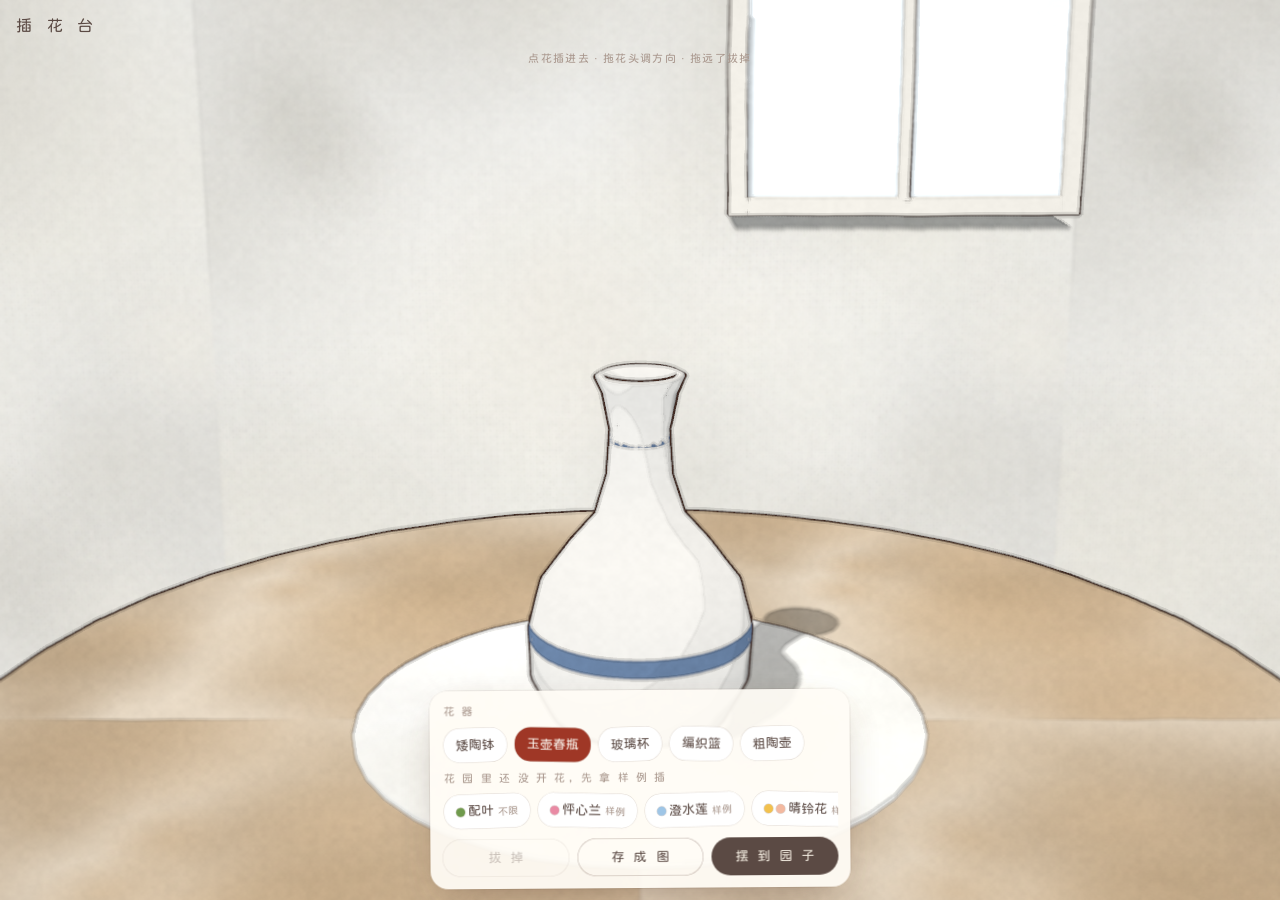
==== commit da611317: "插花台单独上线：站点先只放插花台 Co-Authored-By: Claude Opus 5.5 <noreply@anthropic.com>" ====
--- a/ikebana.html
+++ b/ikebana.html
@@ -37,12 +37,12 @@
 .toast.on{opacity:.92}
 </style></head><body>
 <canvas id="cv"></canvas>
-<div class="top"><h1>插 花 台</h1><a href="./?home">回花园</a></div>
+<div class="top"><h1>插 花 台</h1></div>
 <p class="hint" id="hint">点花插进去 · 拖花头调方向 · 拖远了拔掉</p>
 <div class="panel">
   <h3>花 器</h3><div class="chips" id="vases"></div>
   <h3 id="flTitle">从 花 园 剪 的（最 多 七 枝）</h3><div class="chips" id="flowers"></div>
-  <div class="row"><button class="go ghost" id="pull" disabled>拔 掉</button><button class="go ghost" id="png">存 成 图</button><button class="go" id="save">摆 到 店 里</button></div>
+  <div class="row"><button class="go ghost" id="pull" disabled>拔 掉</button><button class="go ghost" id="png">存 成 图</button><button class="go" id="save">摆 到 园 子</button></div>
 </div>
 <div class="toast" id="toast"></div>
 <script type="module" src="./ikebana.js"></script>
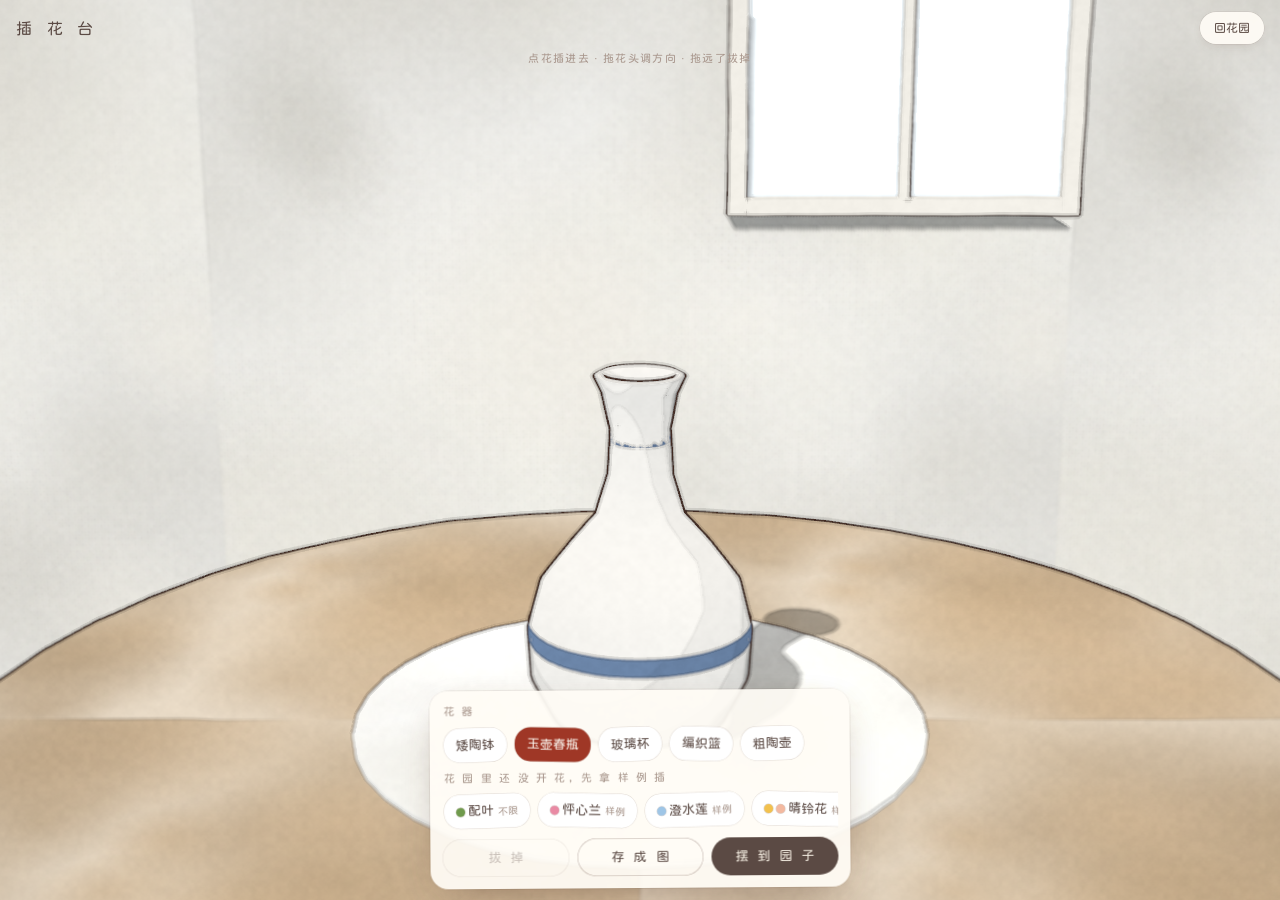
==== commit 3f590a31: "完整花园上线：插花台、店、厨房、明信片、杂交、性能优化 Co-Authored-By: Claude Opus 5.5 <noreply@anthropic.com>" ====
--- a/ikebana.html
+++ b/ikebana.html
@@ -1,7 +1,8 @@
 <!doctype html>
-<html lang="zh"><head><meta charset="utf-8"><link rel="icon" href="data:,">
+<html lang="zh"><head><meta charset="utf-8">
 <meta name="viewport" content="width=device-width,initial-scale=1,maximum-scale=1,viewport-fit=cover">
 <meta name="theme-color" content="#f6efe3">
+<link rel="icon" href="./icons/icon.svg" type="image/svg+xml">
 <title>插花台</title>
 <link rel="stylesheet" href="./fonts/maoken/result.css">
 <script type="importmap">{"imports":{"three":"./vendor/three@0.170.0/build/three.module.min.js","three/addons/":"./vendor/three@0.170.0/examples/jsm/"}}</script>
@@ -37,7 +38,7 @@
 .toast.on{opacity:.92}
 </style></head><body>
 <canvas id="cv"></canvas>
-<div class="top"><h1>插 花 台</h1></div>
+<div class="top"><h1>插 花 台</h1><a href="./?home">回花园</a></div>
 <p class="hint" id="hint">点花插进去 · 拖花头调方向 · 拖远了拔掉</p>
 <div class="panel">
   <h3>花 器</h3><div class="chips" id="vases"></div>
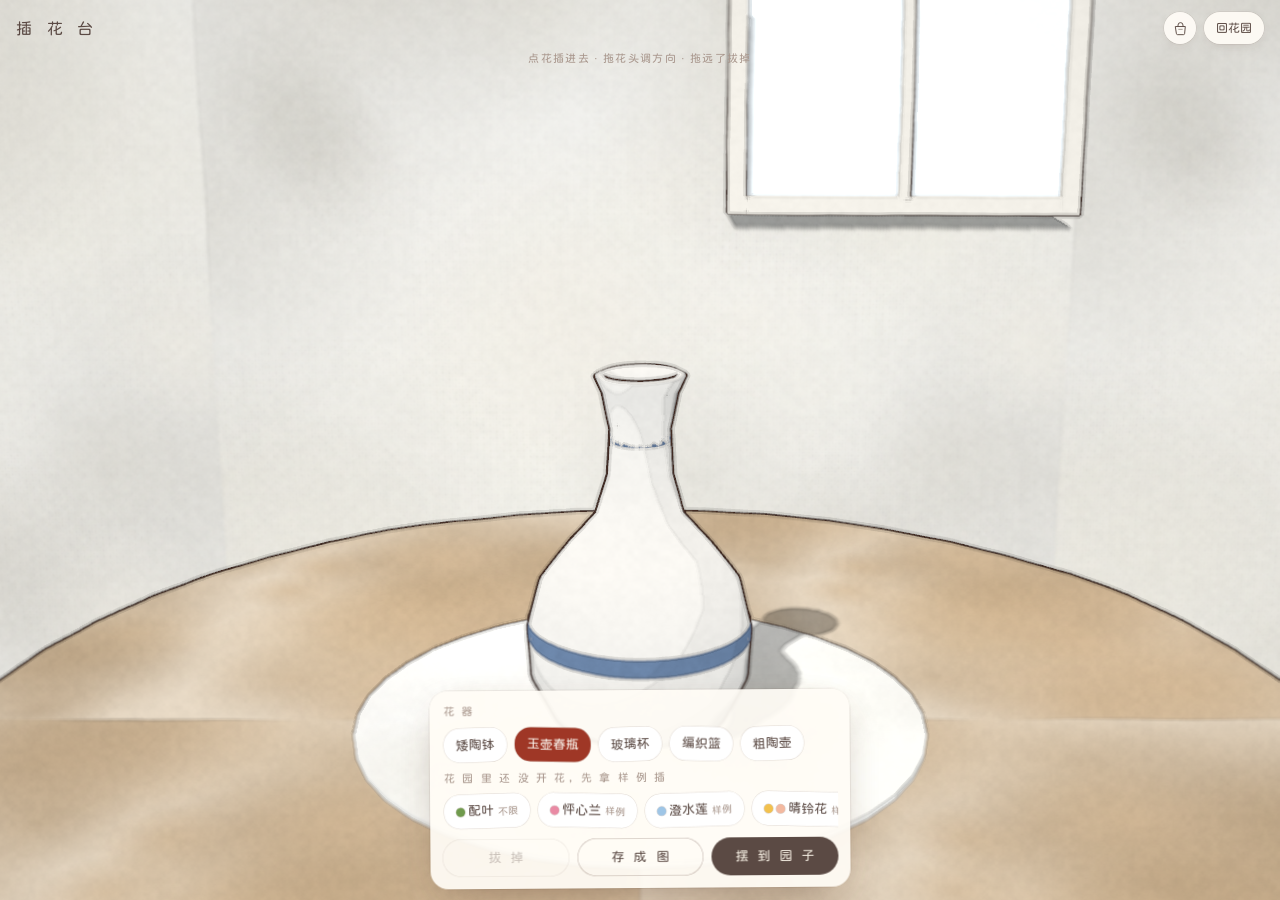
==== commit 53923256: "花园 1.2.0：种田、扩建新园子、背包与兑换、规则小问号、百合、安卓图标、更新说明 Co-Authored-By: Claude Opus 5.5 <noreply@anthropic.com>" ====
--- a/ikebana.html
+++ b/ikebana.html
@@ -16,7 +16,7 @@
 #cv{position:fixed;inset:0;width:100%;height:100%;display:block;touch-action:none}
 .top{position:fixed;left:0;right:0;top:0;z-index:5;display:flex;align-items:center;gap:8px;padding:calc(env(safe-area-inset-top) + 12px) 16px 8px;pointer-events:none}
 .top h1{font-size:16px;font-weight:400;letter-spacing:.3em;flex:1}
-.top a{pointer-events:auto;padding:6px 14px;border-radius:20px;background:var(--card);font-size:12px;color:var(--ink);text-decoration:none;box-shadow:0 4px 14px -8px rgba(80,50,40,.35),0 0 0 .5px rgba(90,60,50,.12)}
+.top a{pointer-events:auto;padding:6px 12px;border-radius:20px;background:var(--card);font-size:12px;color:var(--ink);text-decoration:none;box-shadow:0 4px 14px -8px rgba(80,50,40,.35),0 0 0 .5px rgba(90,60,50,.12)}
 .hint{position:fixed;left:0;right:0;top:calc(env(safe-area-inset-top) + 50px);text-align:center;font-size:11px;letter-spacing:.12em;color:var(--soft);z-index:4;pointer-events:none}
 .panel{position:fixed;left:50%;bottom:calc(env(safe-area-inset-bottom) + 12px);transform:translateX(-50%) rotate(-.4deg);z-index:6;width:calc(100% - 24px);max-width:420px;background:var(--card);border-radius:18px;padding:10px 12px 12px;box-shadow:0 14px 40px -16px rgba(80,50,40,.45),0 0 0 .5px rgba(90,60,50,.15)}
 .panel h3{font-size:11px;font-weight:400;letter-spacing:.2em;color:var(--soft);margin:2px 2px 4px}
@@ -47,4 +47,5 @@
 </div>
 <div class="toast" id="toast"></div>
 <script type="module" src="./ikebana.js"></script>
+<script type="module" src="./bag.js"></script>
 </body></html>
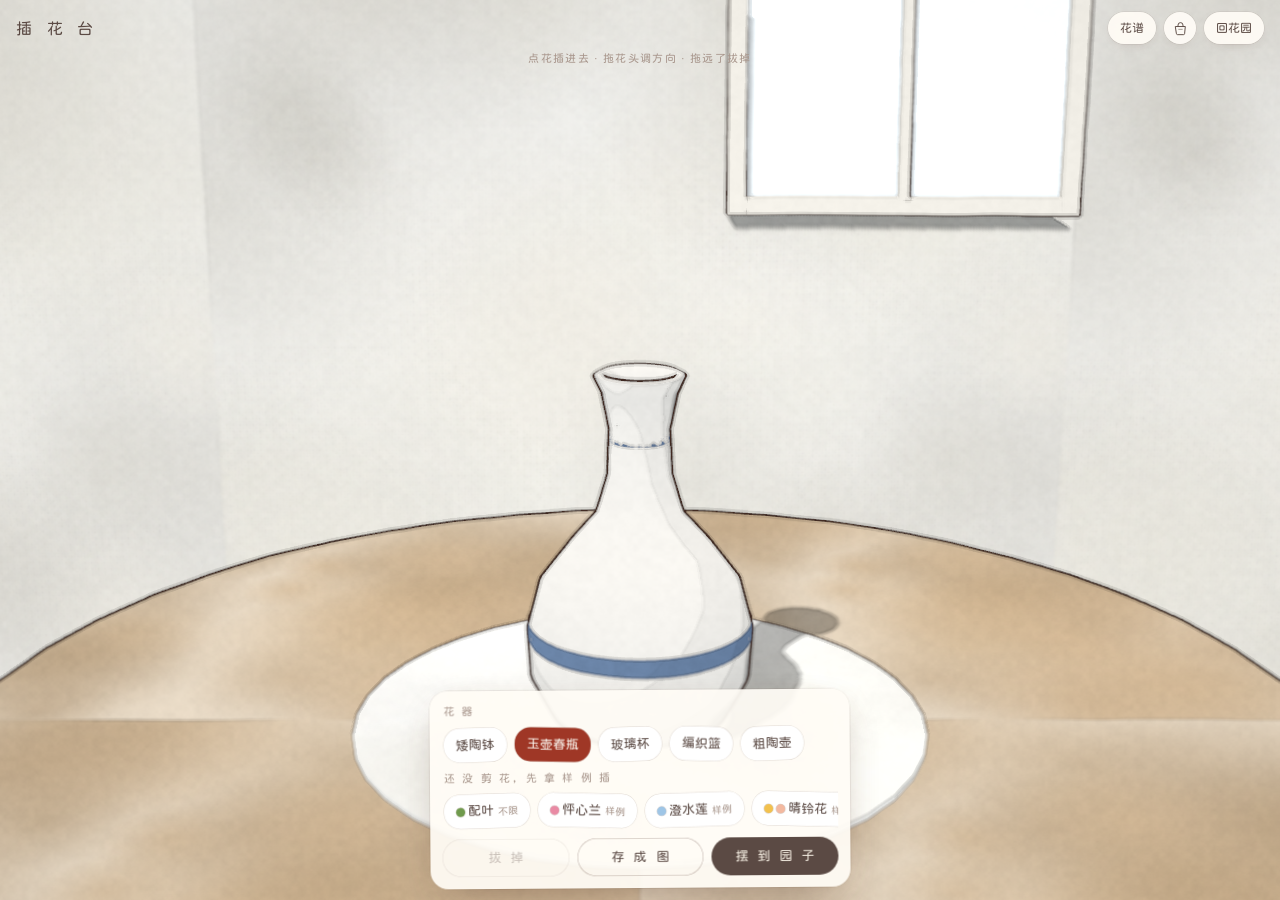
==== commit 55406960: "Diary Garden 1.3.3 A diary garden from the memory town Hesperides: plants grow from what you write, " ====
--- a/ikebana.html
+++ b/ikebana.html
@@ -27,6 +27,8 @@
 .chips button:nth-child(2n){transform:rotate(1.5deg)}
 .chips button.on{background:var(--brick);color:#fbf7ef}
 .chips button.used{opacity:.35}
+.chips button.cut{animation:cutGlow 1.6s ease}
+@keyframes cutGlow{0%,60%{box-shadow:0 0 0 2px var(--brick)}100%{box-shadow:0 0 0 .5px rgba(90,60,50,.18)}}
 .chips button i{display:inline-block;width:9px;height:9px;border-radius:50%;margin-right:3px;vertical-align:-1px;box-shadow:0 0 0 .5px rgba(90,60,50,.25)}
 .chips button small{font-size:10px;color:var(--soft);margin-left:4px}
 .chips button.on small{color:#f3e2d8}
@@ -36,16 +38,40 @@
 .go:disabled{opacity:.3}
 .toast{position:fixed;left:50%;top:42%;transform:translate(-50%,-50%);z-index:9;background:var(--ink);color:var(--paper);padding:8px 18px;border-radius:16px;font-size:13px;letter-spacing:.1em;opacity:0;transition:opacity .3s;pointer-events:none}
 .toast.on{opacity:.92}
+/* 花谱和近看 */
+.top button{pointer-events:auto;padding:6px 12px;border-radius:20px;background:var(--card);font-size:12px;box-shadow:0 4px 14px -8px rgba(80,50,40,.35),0 0 0 .5px rgba(90,60,50,.12)}
+.smp{font-size:10.5px;color:var(--soft);text-align:center;margin-top:4px;letter-spacing:.08em}
+.sheet{position:fixed;left:50%;bottom:calc(env(safe-area-inset-bottom) + 12px);transform:translateX(-50%);z-index:8;width:calc(100% - 24px);max-width:420px;max-height:70vh;display:flex;flex-direction:column;background:#fffaf2;border-radius:18px;padding:12px 12px 10px;box-shadow:0 14px 40px -16px rgba(80,50,40,.45),0 0 0 .5px rgba(90,60,50,.15)}
+.sheet[hidden],.vbar[hidden]{display:none}
+.sheet .hd{display:flex;align-items:center;margin-bottom:6px}.sheet .hd h3{flex:1;font-size:13px;font-weight:400;letter-spacing:.3em;margin:0}.sheet .hd button{padding:2px 10px;font-size:13px;color:var(--soft)}
+#bookList{overflow-y:auto;display:flex;flex-direction:column;gap:8px;padding:2px}
+.bk{display:flex;gap:10px;align-items:center;background:#fff;border-radius:12px;padding:6px;box-shadow:0 0 0 .5px rgba(90,60,50,.15)}
+.bk img,.bk .ph{width:64px;height:64px;border-radius:8px;object-fit:cover;flex:0 0 auto;background:#f3efe6}
+.bk .ph{display:flex;flex-wrap:wrap;align-content:center;justify-content:center;gap:3px;padding:6px}.bk .ph i{width:12px;height:12px;border-radius:50%}
+.bk-b{flex:1;min-width:0}.bk-b b{display:block;font-weight:400;font-size:13.5px;white-space:nowrap;overflow:hidden;text-overflow:ellipsis}.bk-b small{display:block;font-size:10.5px;color:var(--soft)}
+.bk-row{display:flex;gap:6px;margin-top:4px}.bk-row button{padding:3px 12px;border-radius:12px;font-size:12px;background:var(--ink);color:var(--paper)}.bk-row button.edit{background:#ebe2d4;color:var(--ink)}.bk-row button.sell{margin-left:auto;background:none;color:var(--brick);box-shadow:inset 0 0 0 .5px rgba(159,55,38,.45);padding:3px 8px}.bk-row button:disabled{opacity:.35}
+.bk-empty{font-size:12px;color:var(--soft);text-align:center;padding:16px 0}
+.vbar{position:fixed;left:50%;bottom:calc(env(safe-area-inset-bottom) + 14px);transform:translateX(-50%);z-index:6;display:flex;gap:8px;width:calc(100% - 24px);max-width:360px}
+.vbar button{flex:1;padding:9px 0;border-radius:20px;font-size:13px;letter-spacing:.2em;background:var(--card);box-shadow:0 4px 14px -8px rgba(80,50,40,.35),0 0 0 .5px rgba(90,60,50,.15)}
+.vbar button.main{background:var(--ink);color:var(--paper)}.vbar button:disabled{opacity:.35}
+#viewX{position:fixed;inset:0;pointer-events:none;z-index:5}
+.vx{position:absolute;transform:translateX(-50%);pointer-events:auto;display:flex;align-items:center;gap:4px;max-width:30vw;padding:2px 4px 2px 10px;border-radius:14px;background:var(--card);font-size:11px;box-shadow:0 0 0 .5px rgba(90,60,50,.2)}
+.vx span{overflow:hidden;white-space:nowrap;text-overflow:ellipsis}.vx b{font-weight:400;font-size:14px;width:20px;height:20px;line-height:20px;border-radius:50%;background:#ebe2d4;flex:0 0 auto}
+body.viewing .panel,body.viewing .hint,body.viewing #bookBtn,body:not(.viewing) .vbar{display:none}
 </style></head><body>
 <canvas id="cv"></canvas>
-<div class="top"><h1>插 花 台</h1><a href="./?home">回花园</a></div>
+<div class="top"><h1>插 花 台</h1><button id="bookBtn">花谱</button><a href="./?home">回花园</a></div>
 <p class="hint" id="hint">点花插进去 · 拖花头调方向 · 拖远了拔掉</p>
 <div class="panel">
   <h3>花 器</h3><div class="chips" id="vases"></div>
   <h3 id="flTitle">从 花 园 剪 的（最 多 七 枝）</h3><div class="chips" id="flowers"></div>
   <div class="row"><button class="go ghost" id="pull" disabled>拔 掉</button><button class="go ghost" id="png">存 成 图</button><button class="go" id="save">摆 到 园 子</button></div>
+  <p class="smp" id="smpHint" hidden>样例花只能练手，园子里开了花才能摆</p>
 </div>
 <div class="toast" id="toast"></div>
+<div class="sheet" id="book" hidden><div class="hd"><h3 id="bookTitle">花 谱</h3><button id="bookClose">关</button></div><div id="bookList"></div></div>
+<div id="viewX"></div>
+<div class="vbar" id="viewBar"><button id="viewAdd">＋ 再摆一束</button><button class="main" id="viewClose">关 掉</button></div>
 <script type="module" src="./ikebana.js"></script>
 <script type="module" src="./bag.js"></script>
 </body></html>
